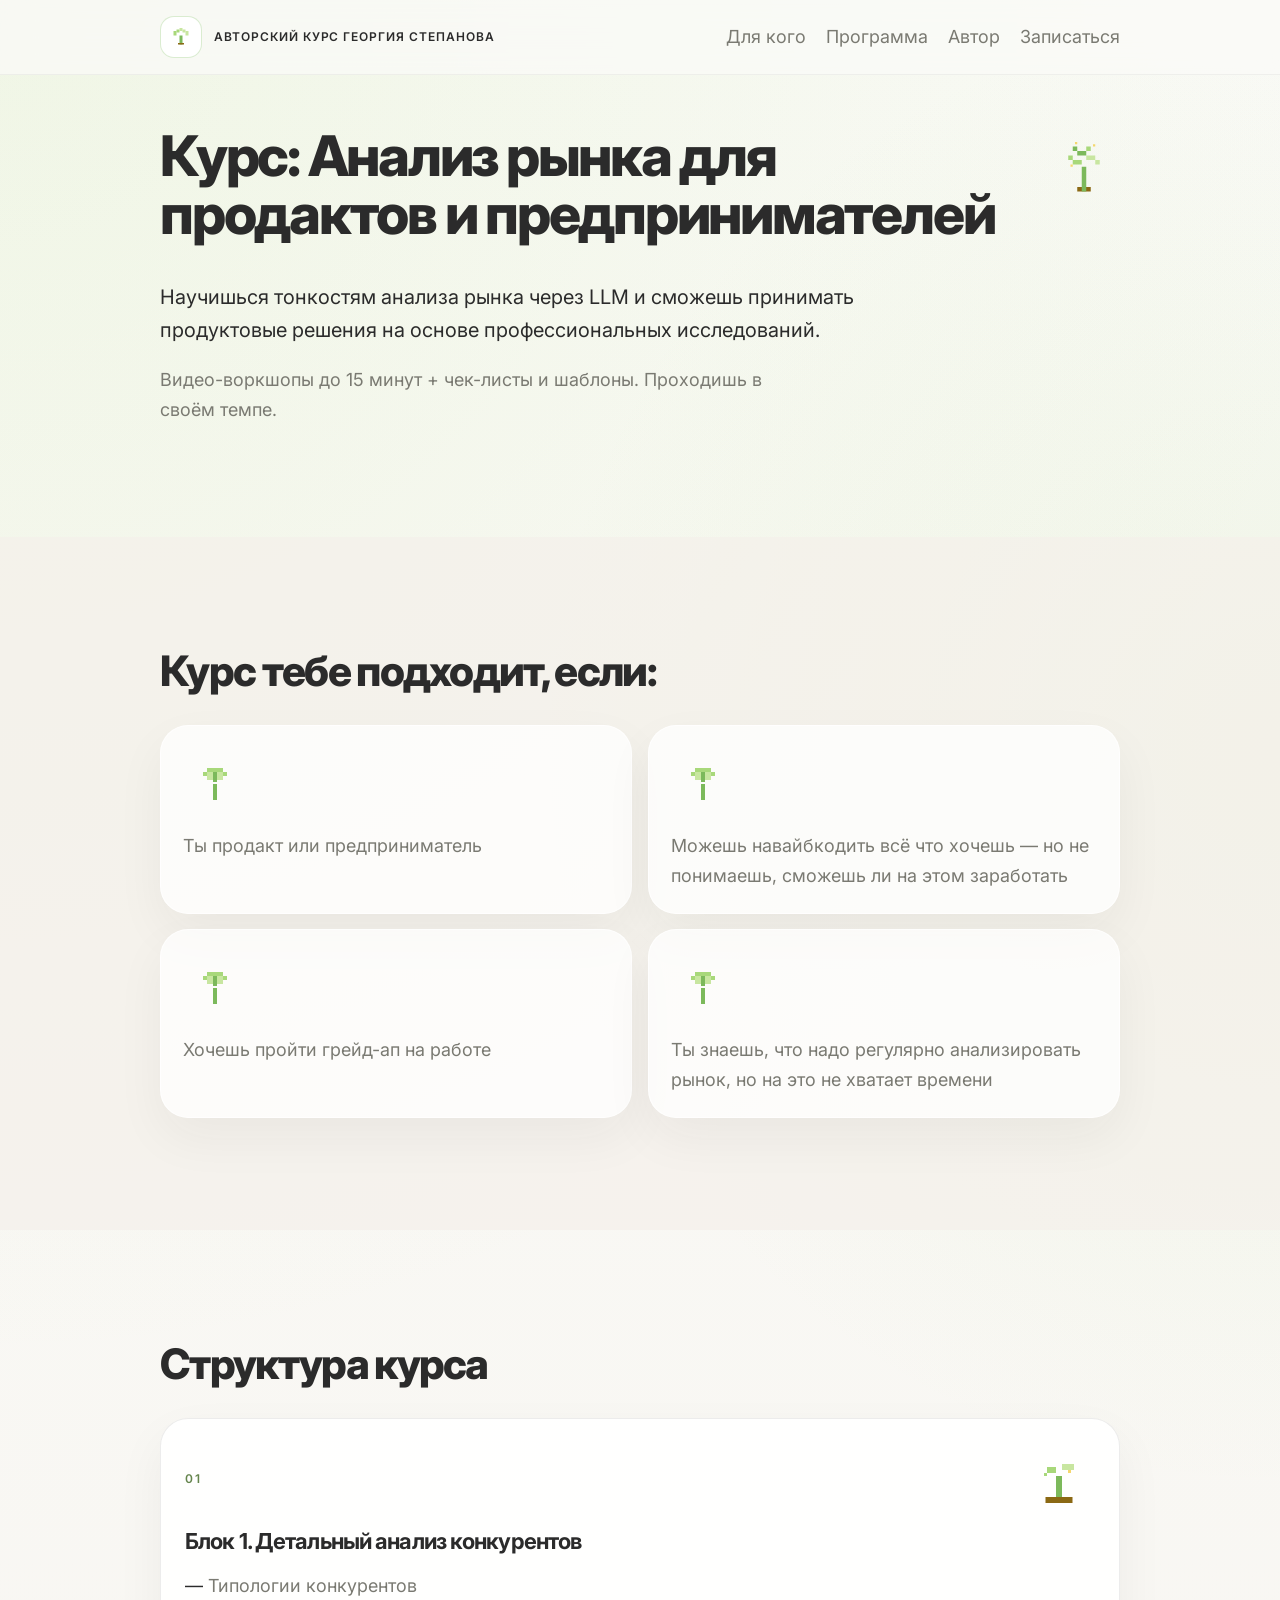
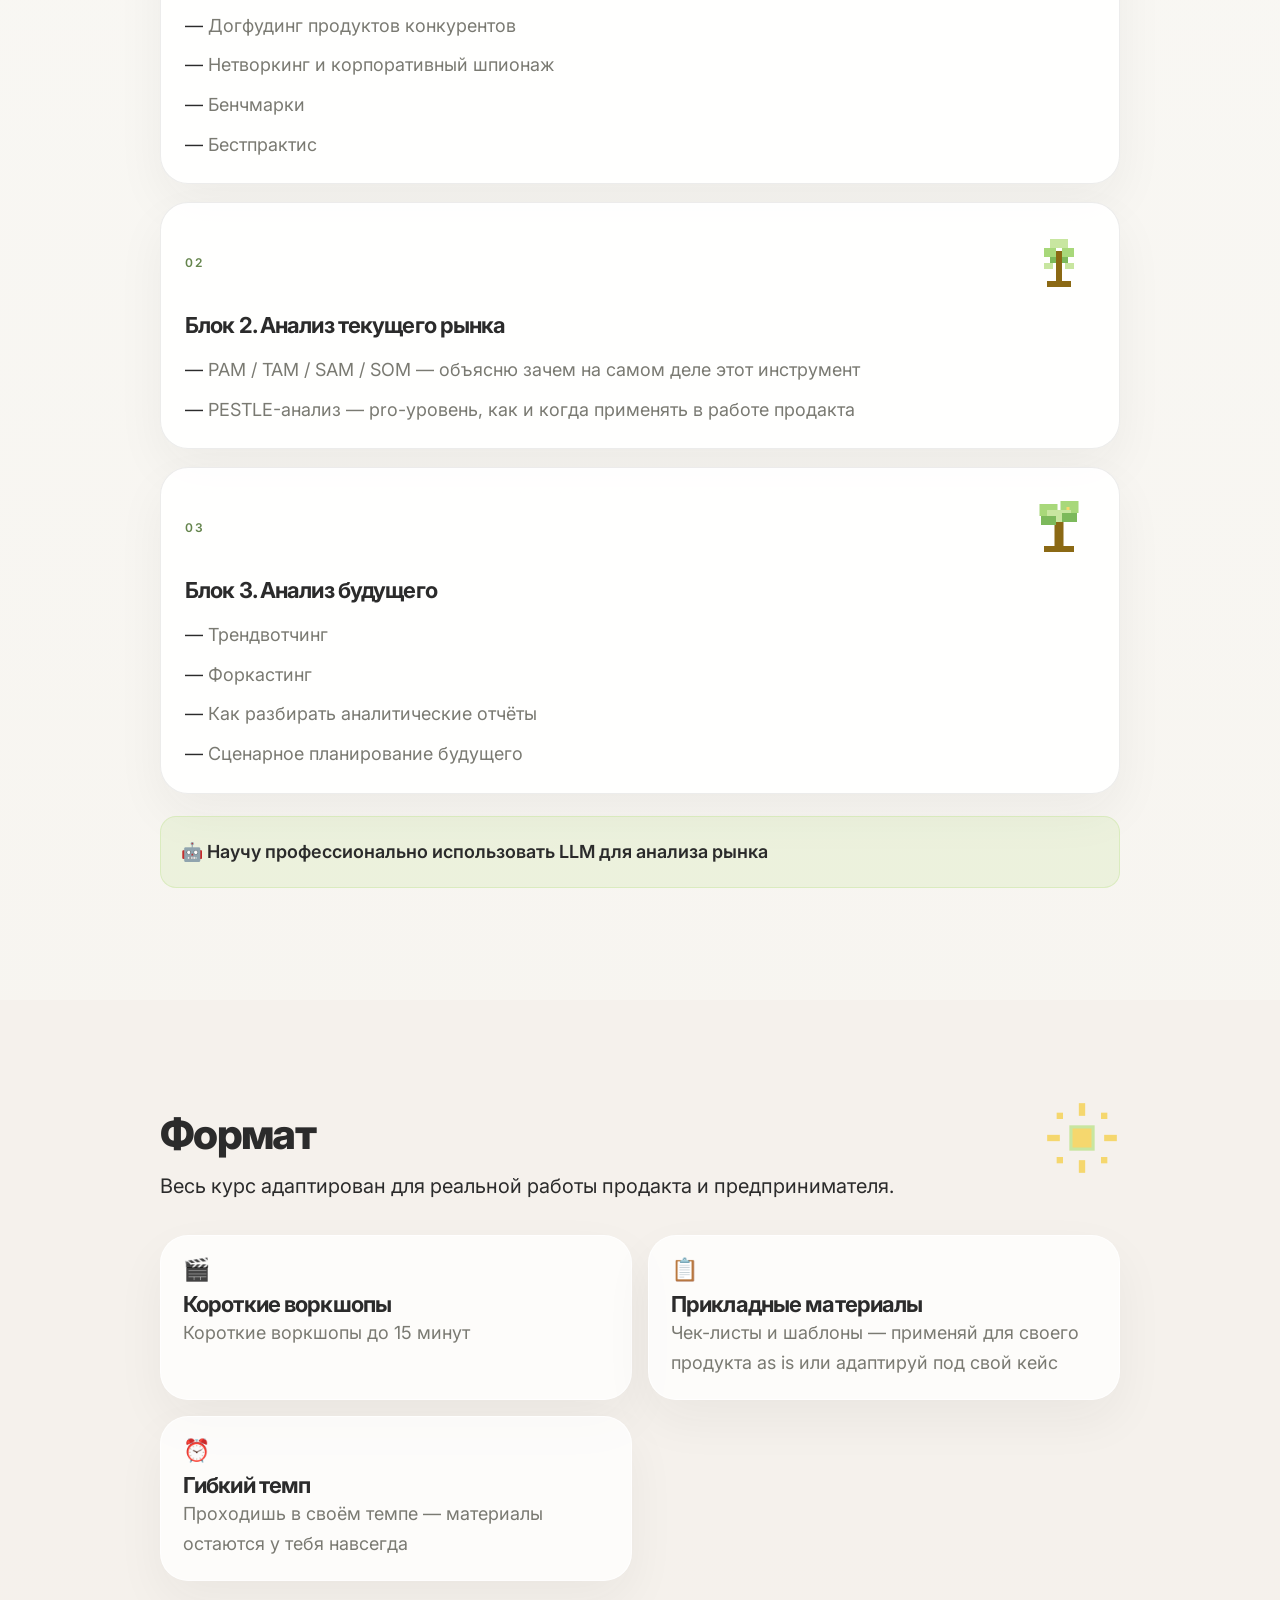
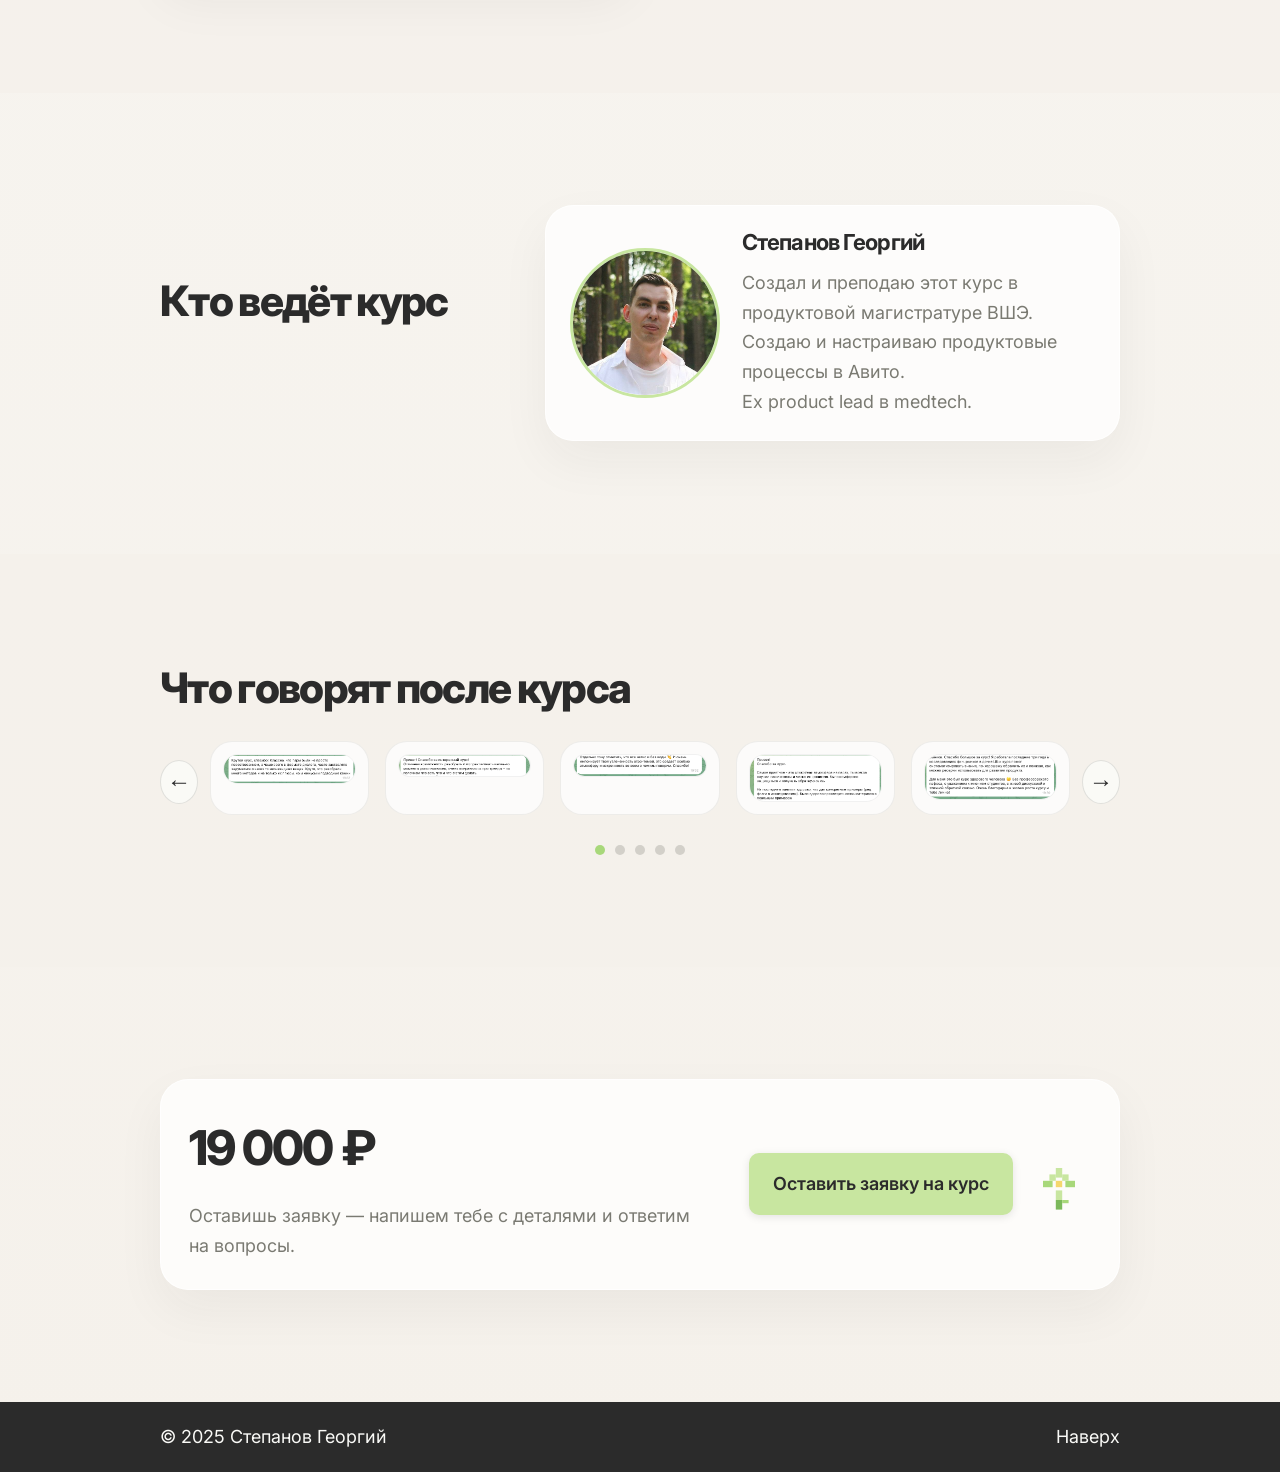
==== landing/index.html @ 1fc34ff2 "Add files via upload" ====
<!DOCTYPE html>
<html lang="ru">
<head>
  <meta charset="UTF-8">
  <meta name="viewport" content="width=device-width, initial-scale=1.0">
  <title>Курс: Анализ рынка для продактов и предпринимателей</title>
  <meta
    name="description"
    content="Курс по анализу рынка для продактов и предпринимателей: короткие видео-воркшопы, шаблоны и практические инструменты для реальной работы."
  >
  <link rel="preconnect" href="https://fonts.googleapis.com">
  <link rel="preconnect" href="https://fonts.gstatic.com" crossorigin>
  <link
    href="https://fonts.googleapis.com/css2?family=Inter:wght@400;500;600;700;800&display=swap"
    rel="stylesheet"
  >
  <link rel="stylesheet" href="css/style.css">
  <link rel="stylesheet" href="css/animations.css">
  <link rel="stylesheet" href="css/mobile.css">
</head>
<body>
  <div class="page-shell">
    <!-- Site Header -->
    <header class="site-header">
      <div class="container header-inner">
        <a class="brand" href="#top" aria-label="На главную">
          <span class="brand-mark" aria-hidden="true">
            <svg class="pixel-icon pixel-logo-sprout" viewBox="0 0 16 16" focusable="false">
              <rect x="7" y="7" width="2" height="6" fill="#7CB95B"></rect>
              <rect x="5" y="3" width="2" height="2" fill="#A8D87A"></rect>
              <rect x="3" y="4" width="2" height="3" fill="#A8D87A"></rect>
              <rect x="7" y="2" width="2" height="2" fill="#C8E6A0"></rect>
              <rect x="9" y="3" width="2" height="2" fill="#C8E6A0"></rect>
              <rect x="11" y="4" width="2" height="3" fill="#C8E6A0"></rect>
              <rect x="6" y="12" width="4" height="1" fill="#8B6914"></rect>
            </svg>
          </span>
          <span class="brand-text">авторский курс Георгия Степанова</span>
        </a>
        <nav class="nav" aria-label="Основная навигация">
          <a href="#audience">Для кого</a>
          <a href="#modules">Программа</a>
          <a href="#author">Автор</a>
          <a href="#enroll">Записаться</a>
        </nav>
      </div>
    </header>

    <main id="top">
      <!-- Hero Section -->
      <section class="section section-primary hero" id="hero">
        <div class="container hero-copy">
          <div class="hero-title-wrap animate-on-scroll">
            <h1>Курс: Анализ рынка для продактов и предпринимателей</h1>
            <svg class="pixel-icon pixel-sprout" viewBox="0 0 32 32" aria-hidden="true" focusable="false">
              <rect x="13" y="24" width="6" height="2" fill="#8B6914"></rect>
              <rect x="15" y="15" width="2" height="11" fill="#7CB95B"></rect>
              <rect x="11" y="12" width="4" height="2" fill="#A8D87A"></rect>
              <rect x="9" y="10" width="2" height="2" fill="#A8D87A"></rect>
              <rect x="17" y="10" width="4" height="2" fill="#C8E6A0"></rect>
              <rect x="21" y="12" width="2" height="2" fill="#C8E6A0"></rect>
              <rect x="13" y="8" width="4" height="2" fill="#7CB95B"></rect>
              <rect x="11" y="6" width="2" height="2" fill="#7CB95B"></rect>
              <rect x="17" y="6" width="2" height="2" fill="#A8D87A"></rect>
              <rect x="12" y="4" width="1" height="1" fill="#F5D76E"></rect>
              <rect x="20" y="5" width="1" height="1" fill="#F5D76E"></rect>
              <rect x="10" y="14" width="1" height="1" fill="#F5D76E"></rect>
            </svg>
          </div>
          <p class="hero-subtitle animate-on-scroll">
            Научишься тонкостям анализа рынка через LLM и сможешь принимать продуктовые решения на основе
            профессиональных исследований.
          </p>
          <p class="hero-note animate-on-scroll">
            Видео-воркшопы до 15 минут + чек-листы и шаблоны. Проходишь в своём темпе.
          </p>
        </div>
      </section>

      <!-- Audience Fit Section -->
      <section class="section section-secondary" id="audience">
        <div class="container">
          <div class="section-heading animate-on-scroll">
            <h2>Курс тебе подходит, если:</h2>
          </div>
          <div class="cards-grid">
            <article class="soft-card animate-on-scroll">
              <svg class="pixel-icon pixel-leaf" viewBox="0 0 32 32" aria-hidden="true" focusable="false">
                <rect x="15" y="18" width="2" height="8" fill="#7CB95B"></rect>
                <rect x="12" y="10" width="4" height="2" fill="#A8D87A"></rect>
                <rect x="10" y="12" width="2" height="2" fill="#A8D87A"></rect>
                <rect x="12" y="12" width="4" height="4" fill="#C8E6A0"></rect>
                <rect x="16" y="10" width="4" height="2" fill="#A8D87A"></rect>
                <rect x="20" y="12" width="2" height="2" fill="#A8D87A"></rect>
                <rect x="16" y="12" width="4" height="4" fill="#C8E6A0"></rect>
                <rect x="15" y="12" width="2" height="5" fill="#7CB95B"></rect>
              </svg>
              <p>Ты продакт или предприниматель</p>
            </article>
            <article class="soft-card animate-on-scroll">
              <svg class="pixel-icon pixel-leaf" viewBox="0 0 32 32" aria-hidden="true" focusable="false">
                <rect x="15" y="18" width="2" height="8" fill="#7CB95B"></rect>
                <rect x="12" y="10" width="4" height="2" fill="#A8D87A"></rect>
                <rect x="10" y="12" width="2" height="2" fill="#A8D87A"></rect>
                <rect x="12" y="12" width="4" height="4" fill="#C8E6A0"></rect>
                <rect x="16" y="10" width="4" height="2" fill="#A8D87A"></rect>
                <rect x="20" y="12" width="2" height="2" fill="#A8D87A"></rect>
                <rect x="16" y="12" width="4" height="4" fill="#C8E6A0"></rect>
                <rect x="15" y="12" width="2" height="5" fill="#7CB95B"></rect>
              </svg>
              <p>Можешь навайбкодить всё что хочешь — но не понимаешь, сможешь ли на этом заработать</p>
            </article>
            <article class="soft-card animate-on-scroll">
              <svg class="pixel-icon pixel-leaf" viewBox="0 0 32 32" aria-hidden="true" focusable="false">
                <rect x="15" y="18" width="2" height="8" fill="#7CB95B"></rect>
                <rect x="12" y="10" width="4" height="2" fill="#A8D87A"></rect>
                <rect x="10" y="12" width="2" height="2" fill="#A8D87A"></rect>
                <rect x="12" y="12" width="4" height="4" fill="#C8E6A0"></rect>
                <rect x="16" y="10" width="4" height="2" fill="#A8D87A"></rect>
                <rect x="20" y="12" width="2" height="2" fill="#A8D87A"></rect>
                <rect x="16" y="12" width="4" height="4" fill="#C8E6A0"></rect>
                <rect x="15" y="12" width="2" height="5" fill="#7CB95B"></rect>
              </svg>
              <p>Хочешь пройти грейд-ап на работе</p>
            </article>
            <article class="soft-card animate-on-scroll">
              <svg class="pixel-icon pixel-leaf" viewBox="0 0 32 32" aria-hidden="true" focusable="false">
                <rect x="15" y="18" width="2" height="8" fill="#7CB95B"></rect>
                <rect x="12" y="10" width="4" height="2" fill="#A8D87A"></rect>
                <rect x="10" y="12" width="2" height="2" fill="#A8D87A"></rect>
                <rect x="12" y="12" width="4" height="4" fill="#C8E6A0"></rect>
                <rect x="16" y="10" width="4" height="2" fill="#A8D87A"></rect>
                <rect x="20" y="12" width="2" height="2" fill="#A8D87A"></rect>
                <rect x="16" y="12" width="4" height="4" fill="#C8E6A0"></rect>
                <rect x="15" y="12" width="2" height="5" fill="#7CB95B"></rect>
              </svg>
              <p>Ты знаешь, что надо регулярно анализировать рынок, но на это не хватает времени</p>
            </article>
          </div>
        </div>
      </section>

      <!-- Course Structure Section -->
      <section class="section section-primary" id="modules">
        <div class="container">
          <div class="section-heading animate-on-scroll">
            <h2>Структура курса</h2>
          </div>
          <div class="timeline">
            <article class="course-card timeline-item animate-on-scroll">
              <div class="timeline-top">
                <span class="timeline-index">01</span>
                <svg class="pixel-icon pixel-growth" viewBox="0 0 48 48" aria-hidden="true" focusable="false">
                  <rect x="15" y="36" width="18" height="4" fill="#8B6914"></rect>
                  <rect x="22" y="22" width="4" height="14" fill="#7CB95B"></rect>
                  <rect x="16" y="16" width="6" height="4" fill="#A8D87A"></rect>
                  <rect x="26" y="14" width="8" height="4" fill="#C8E6A0"></rect>
                  <rect x="14" y="20" width="2" height="2" fill="#A8D87A"></rect>
                  <rect x="30" y="18" width="2" height="2" fill="#F5D76E"></rect>
                </svg>
              </div>
              <h3>Блок 1. Детальный анализ конкурентов</h3>
              <ul class="card-list">
                <li>Типологии конкурентов</li>
                <li>Догфудинг продуктов конкурентов</li>
                <li>Нетворкинг и корпоративный шпионаж</li>
                <li>Бенчмарки</li>
                <li>Бестпрактис</li>
              </ul>
            </article>

            <article class="course-card timeline-item animate-on-scroll">
              <div class="timeline-top">
                <span class="timeline-index">02</span>
                <svg class="pixel-icon pixel-growth" viewBox="0 0 48 48" aria-hidden="true" focusable="false">
                  <rect x="22" y="16" width="4" height="20" fill="#8B6914"></rect>
                  <rect x="18" y="20" width="4" height="4" fill="#7CB95B"></rect>
                  <rect x="26" y="20" width="4" height="4" fill="#7CB95B"></rect>
                  <rect x="14" y="14" width="8" height="6" fill="#A8D87A"></rect>
                  <rect x="26" y="14" width="8" height="6" fill="#A8D87A"></rect>
                  <rect x="18" y="8" width="12" height="6" fill="#C8E6A0"></rect>
                  <rect x="14" y="24" width="6" height="4" fill="#C8E6A0"></rect>
                  <rect x="28" y="24" width="6" height="4" fill="#C8E6A0"></rect>
                  <rect x="16" y="36" width="16" height="4" fill="#8B6914"></rect>
                </svg>
              </div>
              <h3>Блок 2. Анализ текущего рынка</h3>
              <ul class="card-list">
                <li>PAM / TAM / SAM / SOM — объясню зачем на самом деле этот инструмент</li>
                <li>PESTLE-анализ — pro-уровень, как и когда применять в работе продакта</li>
              </ul>
            </article>

            <article class="course-card timeline-item animate-on-scroll">
              <div class="timeline-top">
                <span class="timeline-index">03</span>
                <svg class="pixel-icon pixel-growth" viewBox="0 0 48 48" aria-hidden="true" focusable="false">
                  <rect x="21" y="16" width="6" height="20" fill="#8B6914"></rect>
                  <rect x="11" y="8" width="12" height="8" fill="#A8D87A"></rect>
                  <rect x="25" y="6" width="12" height="8" fill="#A8D87A"></rect>
                  <rect x="16" y="12" width="16" height="8" fill="#C8E6A0"></rect>
                  <rect x="12" y="16" width="10" height="6" fill="#7CB95B"></rect>
                  <rect x="26" y="14" width="10" height="6" fill="#7CB95B"></rect>
                  <rect x="29" y="10" width="2" height="2" fill="#F5D76E"></rect>
                  <rect x="14" y="36" width="20" height="4" fill="#8B6914"></rect>
                </svg>
              </div>
              <h3>Блок 3. Анализ будущего</h3>
              <ul class="card-list">
                <li>Трендвотчинг</li>
                <li>Форкастинг</li>
                <li>Как разбирать аналитические отчёты</li>
                <li>Сценарное планирование будущего</li>
              </ul>
            </article>
          </div>
          <div class="highlight-banner animate-on-scroll" role="note" aria-label="Акцент на работе с LLM">
            <span>🤖 Научу профессионально использовать LLM для анализа рынка</span>
          </div>
        </div>
      </section>

      <!-- Format Section -->
      <section class="section section-secondary" id="format">
        <div class="container section-with-decor">
          <svg class="pixel-icon pixel-sun decor-corner" viewBox="0 0 48 48" aria-hidden="true" focusable="false">
            <rect x="22" y="2" width="4" height="8" fill="#F5D76E"></rect>
            <rect x="22" y="38" width="4" height="8" fill="#F5D76E"></rect>
            <rect x="2" y="22" width="8" height="4" fill="#F5D76E"></rect>
            <rect x="38" y="22" width="8" height="4" fill="#F5D76E"></rect>
            <rect x="8" y="8" width="4" height="4" fill="#F5D76E"></rect>
            <rect x="36" y="8" width="4" height="4" fill="#F5D76E"></rect>
            <rect x="8" y="36" width="4" height="4" fill="#F5D76E"></rect>
            <rect x="36" y="36" width="4" height="4" fill="#F5D76E"></rect>
            <rect x="16" y="16" width="16" height="16" fill="#C8E6A0"></rect>
            <rect x="18" y="18" width="12" height="12" fill="#F5D76E"></rect>
          </svg>
          <div class="section-heading animate-on-scroll">
            <h2>Формат</h2>
            <p class="section-lead">Весь курс адаптирован для реальной работы продакта и предпринимателя.</p>
          </div>
          <div class="cards-grid">
            <article class="soft-card animate-on-scroll">
              <span class="format-emoji" aria-hidden="true">🎬</span>
              <h3>Короткие воркшопы</h3>
              <p>Короткие воркшопы до 15 минут</p>
            </article>
            <article class="soft-card animate-on-scroll">
              <span class="format-emoji" aria-hidden="true">📋</span>
              <h3>Прикладные материалы</h3>
              <p>Чек-листы и шаблоны — применяй для своего продукта as is или адаптируй под свой кейс</p>
            </article>
            <article class="soft-card animate-on-scroll">
              <span class="format-emoji" aria-hidden="true">⏰</span>
              <h3>Гибкий темп</h3>
              <p>Проходишь в своём темпе — материалы остаются у тебя навсегда</p>
            </article>
          </div>
        </div>
      </section>

      <!-- Author Section -->
      <section class="section section-primary" id="author">
        <div class="container author-grid">
          <div class="section-heading animate-on-scroll">
            <h2>Кто ведёт курс</h2>
          </div>
          <div class="author-card animate-on-scroll">
            <div class="author-photo">
              <img src="assets/author-photo.jpg" alt="Степанов Георгий">
            </div>
            <div class="author-content">
              <h3>Степанов Георгий</h3>
              <p>
                Создал и преподаю этот курс в продуктовой магистратуре ВШЭ.<br>
                Создаю и настраиваю продуктовые процессы в Авито.<br>
                Ex product lead в medtech.
              </p>
            </div>
          </div>
        </div>
      </section>

      <!-- Reviews Section -->
      <section class="section section-secondary">
        <div class="container">
          <div class="section-heading animate-on-scroll">
            <h2>Что говорят после курса</h2>
          </div>
          <div class="reviews-shell animate-on-scroll">
            <button class="carousel-button carousel-button-prev" type="button" aria-label="Предыдущий отзыв">
              ←
            </button>
            <div class="reviews-track" id="reviews-track">
              <article class="review-slide" aria-label="Скриншот отзыва 1">
                <img src="assets/review-1.png" alt="Отзыв студента 1">
              </article>
              <article class="review-slide" aria-label="Скриншот отзыва 2">
                <img src="assets/review-2.png" alt="Отзыв студента 2">
              </article>
              <article class="review-slide" aria-label="Скриншот отзыва 3">
                <img src="assets/review-3.png" alt="Отзыв студента 3">
              </article>
              <article class="review-slide" aria-label="Скриншот отзыва 4">
                <img src="assets/review-4.png" alt="Отзыв студента 4">
              </article>
              <article class="review-slide" aria-label="Скриншот отзыва 5">
                <img src="assets/review-5.png" alt="Отзыв студента 5">
              </article>
            </div>
            <button class="carousel-button carousel-button-next" type="button" aria-label="Следующий отзыв">
              →
            </button>
          </div>
          <div class="carousel-dots" id="carousel-dots" aria-label="Индикаторы отзывов"></div>
        </div>
      </section>

      <!-- CTA Section -->
      <section class="section section-primary" id="enroll">
        <div class="container cta-panel animate-on-scroll">
          <div class="cta-copy">
            <p class="cta-price">19 000 ₽</p>
            <p class="cta-note">Оставишь заявку — напишем тебе с деталями и ответим на вопросы.</p>
          </div>
          <div class="cta-action-group">
            <div class="cta-row">
              <a
                class="cta-button"
                href="https://forms.google.com/PLACEHOLDER"
                target="_blank"
                rel="noopener noreferrer"
              >
                Оставить заявку на курс
              </a>
              <svg class="pixel-icon pixel-flower" viewBox="0 0 40 40" aria-hidden="true" focusable="false">
                <rect x="18" y="18" width="4" height="4" fill="#F5D76E"></rect>
                <rect x="18" y="10" width="4" height="6" fill="#C8E6A0"></rect>
                <rect x="18" y="24" width="4" height="6" fill="#C8E6A0"></rect>
                <rect x="10" y="18" width="6" height="4" fill="#A8D87A"></rect>
                <rect x="24" y="18" width="6" height="4" fill="#A8D87A"></rect>
                <rect x="14" y="14" width="4" height="4" fill="#C8E6A0"></rect>
                <rect x="22" y="14" width="4" height="4" fill="#C8E6A0"></rect>
                <rect x="18" y="30" width="4" height="6" fill="#7CB95B"></rect>
                <rect x="22" y="30" width="4" height="2" fill="#A8D87A"></rect>
              </svg>
            </div>
          </div>
        </div>
      </section>
    </main>

    <!-- Footer -->
    <footer class="site-footer">
      <div class="container footer-inner">
        <p>© 2025 Степанов Георгий</p>
        <a href="#top">Наверх</a>
      </div>
    </footer>
  </div>

  <script src="js/main.js" defer></script>
  <script src="js/carousel.js" defer></script>
</body>
</html>
---- landing/css/style.css ----
:root {
  --bg-primary: #fafaf7;
  --bg-secondary: #f5f1eb;
  --surface: rgba(255, 255, 255, 0.74);
  --surface-strong: rgba(255, 255, 255, 0.92);
  --accent: #c8e6a0;
  --accent-hover: #a8d87a;
  --green-deep: #7cb95b;
  --sun: #f5d76e;
  --soil: #8b6914;
  --text-primary: #2b2b2b;
  --text-secondary: #7a7a72;
  --line: rgba(43, 43, 43, 0.09);
  --line-strong: rgba(43, 43, 43, 0.14);
  --shadow-soft: 0 20px 50px rgba(43, 43, 43, 0.05);
  --shadow-button: 0 2px 8px rgba(0, 0, 0, 0.1);
  --radius-xl: 28px;
  --radius-lg: 22px;
  --radius-md: 16px;
  --radius-sm: 10px;
}

*,
*::before,
*::after {
  box-sizing: border-box;
}

html {
  scroll-behavior: smooth;
}

body {
  margin: 0;
  font-family: "Inter", sans-serif;
  color: var(--text-primary);
  background:
    radial-gradient(circle at top left, rgba(200, 230, 160, 0.2), transparent 28%),
    radial-gradient(circle at right 16%, rgba(168, 216, 122, 0.12), transparent 18%),
    linear-gradient(180deg, #fafaf7 0%, #f5f1eb 100%);
  line-height: 1.65;
}

a {
  color: inherit;
  text-decoration: none;
}

img {
  max-width: 100%;
  display: block;
}

button,
a {
  -webkit-tap-highlight-color: transparent;
}

p,
h1,
h2,
h3,
ul {
  margin-top: 0;
}

.page-shell {
  min-height: 100vh;
}

/* Shared layout */
.container {
  width: min(calc(100% - 32px), 720px);
  margin: 0 auto;
}

.section {
  padding: 80px 0;
}

.section-primary {
  background: transparent;
}

.section-secondary {
  background: rgba(245, 241, 235, 0.68);
}

.section-heading {
  margin-bottom: 32px;
}

h1,
h2,
h3 {
  color: var(--text-primary);
  line-height: 1.04;
  letter-spacing: -0.04em;
}

h1 {
  margin-bottom: 20px;
  font-size: 36px;
  font-weight: 800;
}

h2 {
  margin-bottom: 14px;
  font-size: 30px;
  font-weight: 800;
}

h3 {
  margin-bottom: 12px;
  font-size: 22px;
  font-weight: 700;
  line-height: 1.18;
}

p,
li,
span,
a,
small {
  font-size: 16px;
}

.hero-subtitle,
.section-lead {
  color: var(--text-primary);
  font-size: 18px;
}

.hero-note,
.cta-note,
.card-list,
.soft-card p,
.author-content p {
  color: var(--text-secondary);
}

.eyebrow,
.brand-text,
.timeline-index {
  font-size: 12px;
  font-weight: 600;
  letter-spacing: 0.14em;
  text-transform: uppercase;
}

.eyebrow {
  margin-bottom: 18px;
  color: #65854d;
}

.pixel-icon {
  flex-shrink: 0;
  image-rendering: pixelated;
}

/* Header */
.site-header {
  position: sticky;
  top: 0;
  z-index: 20;
  padding: 16px 0;
  background: rgba(250, 250, 247, 0.76);
  backdrop-filter: blur(16px);
  border-bottom: 1px solid rgba(43, 43, 43, 0.05);
}

.header-inner,
.footer-inner {
  display: flex;
  align-items: center;
  justify-content: space-between;
  gap: 16px;
}

.brand {
  display: inline-flex;
  align-items: center;
  gap: 12px;
  font-weight: 700;
}

.brand-mark {
  display: inline-grid;
  place-items: center;
  width: 42px;
  height: 42px;
  border-radius: 14px;
  background: rgba(255, 255, 255, 0.9);
  border: 1px solid rgba(124, 185, 91, 0.28);
}

.pixel-logo-sprout {
  width: 24px;
  height: 24px;
}

.brand-text {
  color: var(--text-primary);
  letter-spacing: 0.08em;
}

.nav {
  display: none;
  align-items: center;
  gap: 20px;
  color: var(--text-secondary);
}

.nav a:hover,
.nav a:focus-visible,
.site-footer a:hover,
.site-footer a:focus-visible {
  color: #65854d;
}

/* Hero */
.hero {
  padding-top: 34px;
}

.hero-copy {
  display: grid;
  gap: 18px;
}

.hero-title-wrap {
  display: flex;
  align-items: flex-start;
  justify-content: space-between;
  gap: 20px;
}

.pixel-sprout {
  width: 72px;
  height: 72px;
  margin-top: 6px;
}

.hero-subtitle,
.hero-note {
  max-width: 56ch;
  margin-bottom: 0;
}

/* Cards */
.soft-card,
.course-card,
.author-card,
.cta-panel {
  background: var(--surface);
  border: 1px solid rgba(255, 255, 255, 0.72);
  box-shadow: var(--shadow-soft);
  border-radius: var(--radius-xl);
}

.cards-grid {
  display: grid;
  gap: 16px;
}

.soft-card {
  padding: 22px;
}

.soft-card p,
.soft-card h3 {
  margin-bottom: 0;
}

.pixel-leaf {
  width: 64px;
  height: 64px;
  margin-bottom: 12px;
}

/* Course structure */
.timeline {
  display: grid;
  gap: 18px;
}

.timeline-item {
  border: 1px solid var(--line);
  background: var(--surface-strong);
}

.timeline-top {
  display: flex;
  align-items: center;
  justify-content: space-between;
  gap: 12px;
  margin-bottom: 14px;
}

.timeline-index {
  color: #65854d;
}

.course-card {
  padding: 24px;
}

.course-card h3 {
  margin-bottom: 16px;
}

.card-list {
  list-style: none;
  padding: 0;
  margin: 0;
  display: grid;
  gap: 10px;
}

.card-list li::before {
  content: "— ";
  color: var(--text-primary);
}

.pixel-growth {
  width: 72px;
  height: 72px;
}

.highlight-banner {
  margin-top: 22px;
  padding: 20px;
  border-radius: var(--radius-md);
  background: rgba(200, 230, 160, 0.24);
  border: 1px solid rgba(200, 230, 160, 0.5);
  font-size: 18px;
  font-weight: 600;
}

/* Format */
.section-with-decor {
  position: relative;
}

.decor-corner {
  position: absolute;
  top: -12px;
  right: 0;
  width: 76px;
  height: 76px;
}

.format-emoji {
  display: inline-block;
  margin-bottom: 12px;
  font-size: 22px;
  line-height: 1;
}

/* Author */
.author-grid,
.cta-panel {
  display: grid;
  gap: 24px;
}

.author-card {
  padding: 24px;
  display: flex;
  flex-direction: column;
  align-items: center;
  gap: 22px;
  text-align: center;
  width: 100%;
}

.author-photo {
  width: 150px;
  height: 150px;
  border-radius: 50%;
  border: 3px solid var(--accent);
  overflow: hidden;
  flex-shrink: 0;
}

.author-photo img {
  width: 100%;
  height: 100%;
  object-fit: cover;
}

.author-content p {
  margin-bottom: 0;
}

/* Reviews */
.reviews-shell {
  position: relative;
  display: flex;
  align-items: center;
  gap: 12px;
}

.reviews-track {
  display: grid;
  grid-auto-flow: column;
  grid-auto-columns: 85%;
  gap: 16px;
  overflow-x: auto;
  scroll-snap-type: x mandatory;
  scroll-behavior: smooth;
  scrollbar-width: none;
  padding-bottom: 8px;
}

.reviews-track::-webkit-scrollbar {
  display: none;
}

.review-slide {
  scroll-snap-align: start;
}

.review-slide {
  background: rgba(255, 255, 255, 0.72);
  border-radius: var(--radius-lg);
  padding: 12px;
  border: 1px solid rgba(122, 122, 114, 0.12);
}

.review-slide img {
  width: 100%;
  height: auto;
  min-height: 0;
  max-height: none;
  border-radius: calc(var(--radius-lg) - 6px);
  object-fit: contain;
  border: 1px solid rgba(122, 122, 114, 0.1);
  background: #ffffff;
}

.carousel-button {
  width: 44px;
  height: 44px;
  border: 1px solid rgba(122, 122, 114, 0.2);
  border-radius: 50%;
  background: rgba(250, 250, 247, 0.95);
  color: var(--text-primary);
  font-size: 24px;
  line-height: 1;
  cursor: pointer;
  transition: transform 0.25s ease, background-color 0.25s ease, box-shadow 0.25s ease;
}

.carousel-button:hover,
.carousel-button:focus-visible {
  background: #ffffff;
  transform: translateY(-2px);
  box-shadow: 0 10px 20px rgba(43, 43, 43, 0.08);
}

.carousel-dots {
  display: flex;
  justify-content: center;
  gap: 10px;
  margin-top: 22px;
}

.carousel-dot {
  width: 10px;
  height: 10px;
  border: 0;
  border-radius: 50%;
  background: rgba(122, 122, 114, 0.28);
  cursor: pointer;
  padding: 0;
}

.carousel-dot.is-active {
  background: var(--accent-hover);
}

/* CTA */
.cta-button,
.button-secondary {
  display: inline-flex;
  align-items: center;
  justify-content: center;
  min-height: 54px;
  padding: 16px 24px;
  border-radius: 10px;
  font-size: 18px;
  font-weight: 600;
  transition: background-color 0.25s ease, transform 0.25s ease, box-shadow 0.25s ease, border-color 0.25s ease;
}

.cta-button {
  background: var(--accent);
  color: var(--text-primary);
  box-shadow: var(--shadow-button);
}

.cta-button:hover,
.cta-button:focus-visible {
  background: var(--accent-hover);
  transform: translateY(-2px);
  box-shadow: 0 10px 18px rgba(43, 43, 43, 0.12);
}

.button-secondary {
  border: 1px solid var(--line-strong);
  background: rgba(255, 255, 255, 0.58);
  color: var(--text-primary);
}

.button-secondary:hover,
.button-secondary:focus-visible {
  border-color: rgba(168, 216, 122, 0.56);
  transform: translateY(-2px);
}

.cta-panel {
  padding: 28px;
}

.cta-price {
  margin-bottom: 14px;
  font-size: 42px;
  font-weight: 800;
  letter-spacing: -0.04em;
}

.cta-copy .cta-note {
  margin-bottom: 0;
}

.cta-row {
  display: flex;
  align-items: center;
  gap: 14px;
  flex-wrap: wrap;
}

.pixel-flower {
  width: 64px;
  height: 64px;
}

/* Footer */
.site-footer {
  background: #2b2b2b;
  color: #fafaf7;
}

.footer-inner {
  padding: 20px 0;
}

.footer-inner p {
  margin-bottom: 0;
}
---- landing/css/animations.css ----
/* Scroll reveal animation states */
.animate-on-scroll {
  opacity: 0;
  transform: translateY(20px);
  transition: opacity 360ms ease-out, transform 360ms ease-out;
  will-change: opacity, transform;
}

.animate-on-scroll.is-visible {
  opacity: 1;
  transform: translateY(0);
}

@media (prefers-reduced-motion: reduce) {
  .animate-on-scroll {
    opacity: 1;
    transform: none;
    transition: none;
  }
}
---- landing/css/mobile.css ----
/* Tablet breakpoint */
@media (min-width: 768px) {
  .container {
    width: min(calc(100% - 48px), 720px);
  }

  .section {
    padding: 96px 0;
  }

  h1 {
    font-size: 44px;
  }

  h2 {
    font-size: 36px;
  }

  p,
  li,
  span,
  a,
  small {
    font-size: 18px;
  }

  .hero-subtitle,
  .section-lead {
    font-size: 20px;
  }

  .nav {
    display: inline-flex;
  }

  .cards-grid {
    grid-template-columns: repeat(2, minmax(0, 1fr));
  }

  .author-grid,
  .cta-panel {
    grid-template-columns: 1.15fr 0.85fr;
    align-items: start;
  }

  .author-card {
    flex-direction: row;
    align-items: center;
    text-align: left;
  }

  .author-content {
    flex: 1;
  }

  .reviews-track {
    grid-auto-columns: minmax(0, 78%);
  }

  .cta-price {
    font-size: 48px;
  }

  .cta-action-group {
    display: flex;
    align-items: center;
    justify-content: flex-end;
    min-height: 100%;
  }
}

/* Desktop breakpoint */
@media (min-width: 1024px) {
  .container {
    width: min(calc(100% - 64px), 960px);
  }

  .section {
    padding: 112px 0;
  }

  .hero {
    padding-top: 52px;
  }

  h1 {
    font-size: 56px;
  }

  h2 {
    font-size: 42px;
  }

  .reviews-track {
    grid-auto-columns: minmax(0, 62%);
  }

  .author-grid {
    grid-template-columns: minmax(220px, 0.75fr) minmax(0, 1.25fr);
    gap: 40px;
    align-items: center;
  }
}

/* Mobile-only refinements */
@media (max-width: 767px) {
  .site-header {
    padding: 14px 0;
  }

  .brand-text {
    max-width: 170px;
    line-height: 1.35;
    letter-spacing: 0.05em;
  }

  .hero-title-wrap {
    align-items: center;
  }

  .decor-corner {
    width: 64px;
    height: 64px;
  }

  .carousel-button {
    display: none;
  }

  .cta-button,
  .button-secondary {
    width: 100%;
  }
}
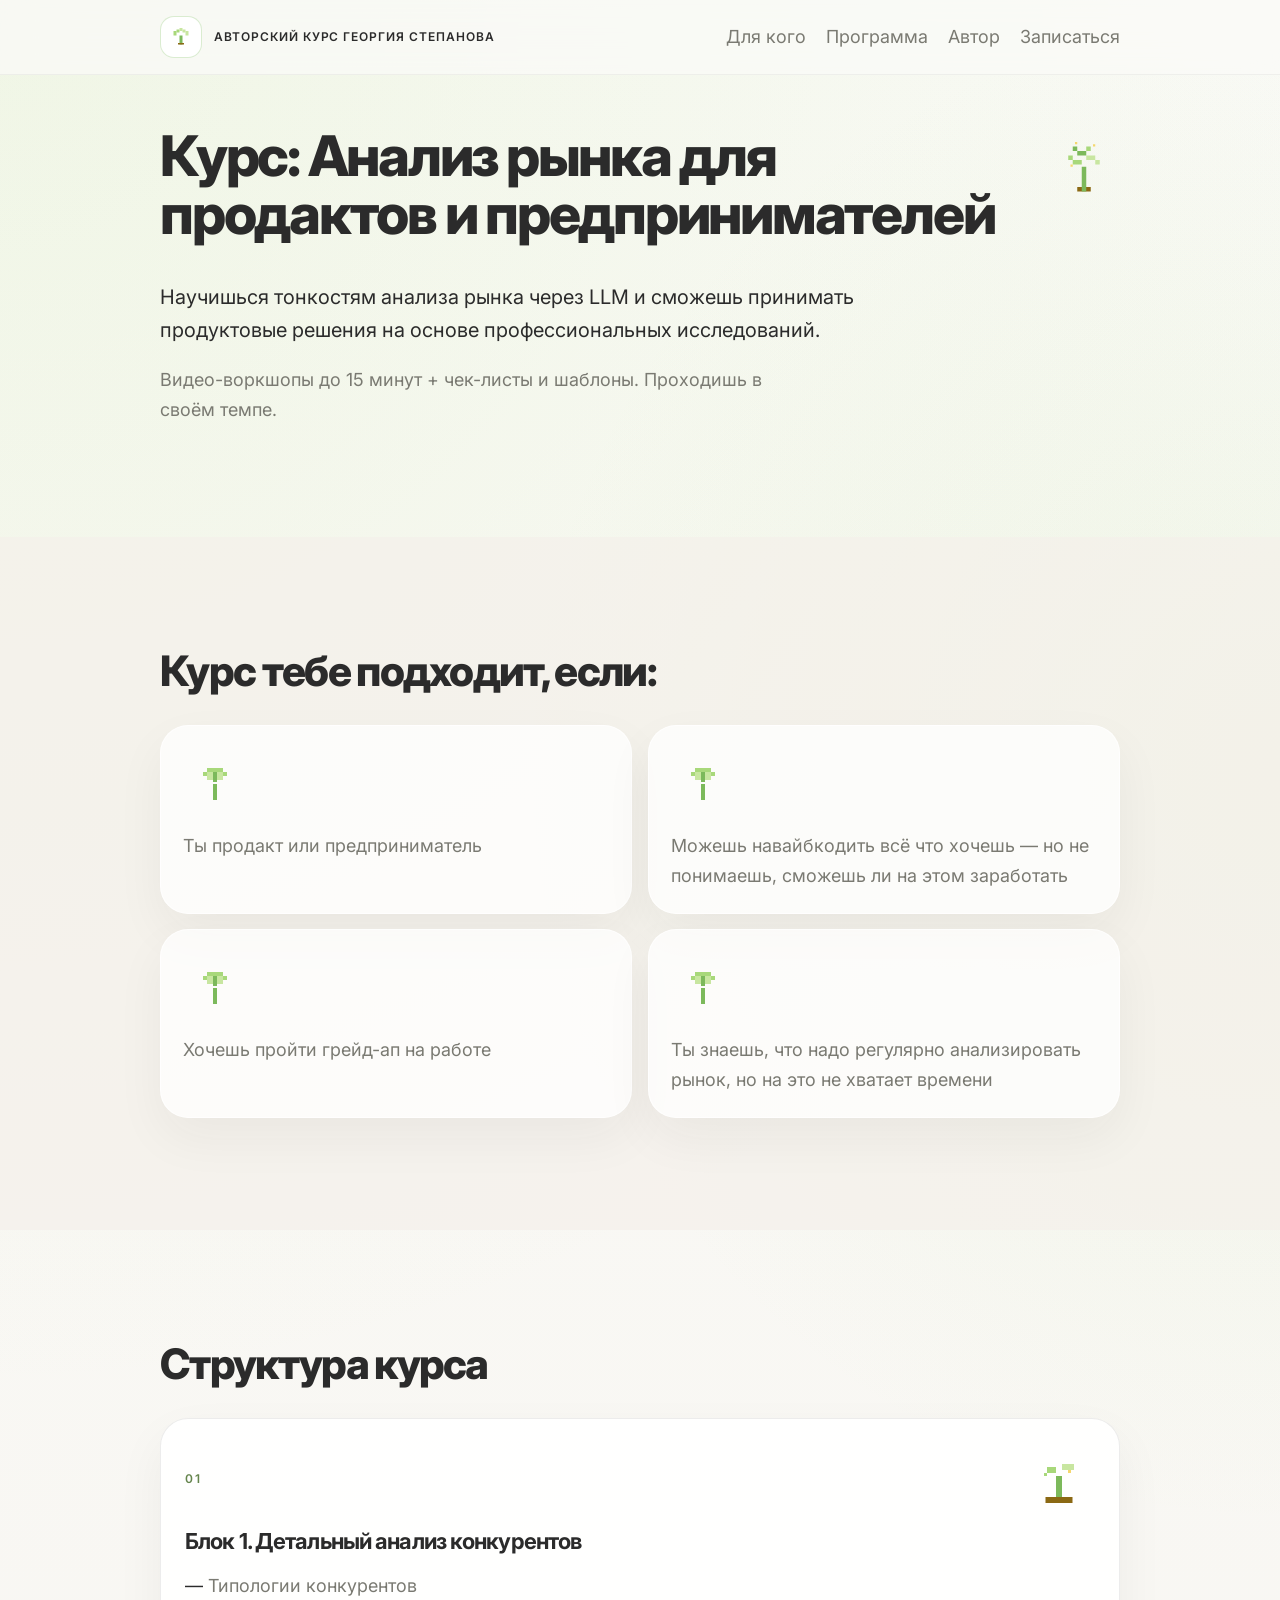
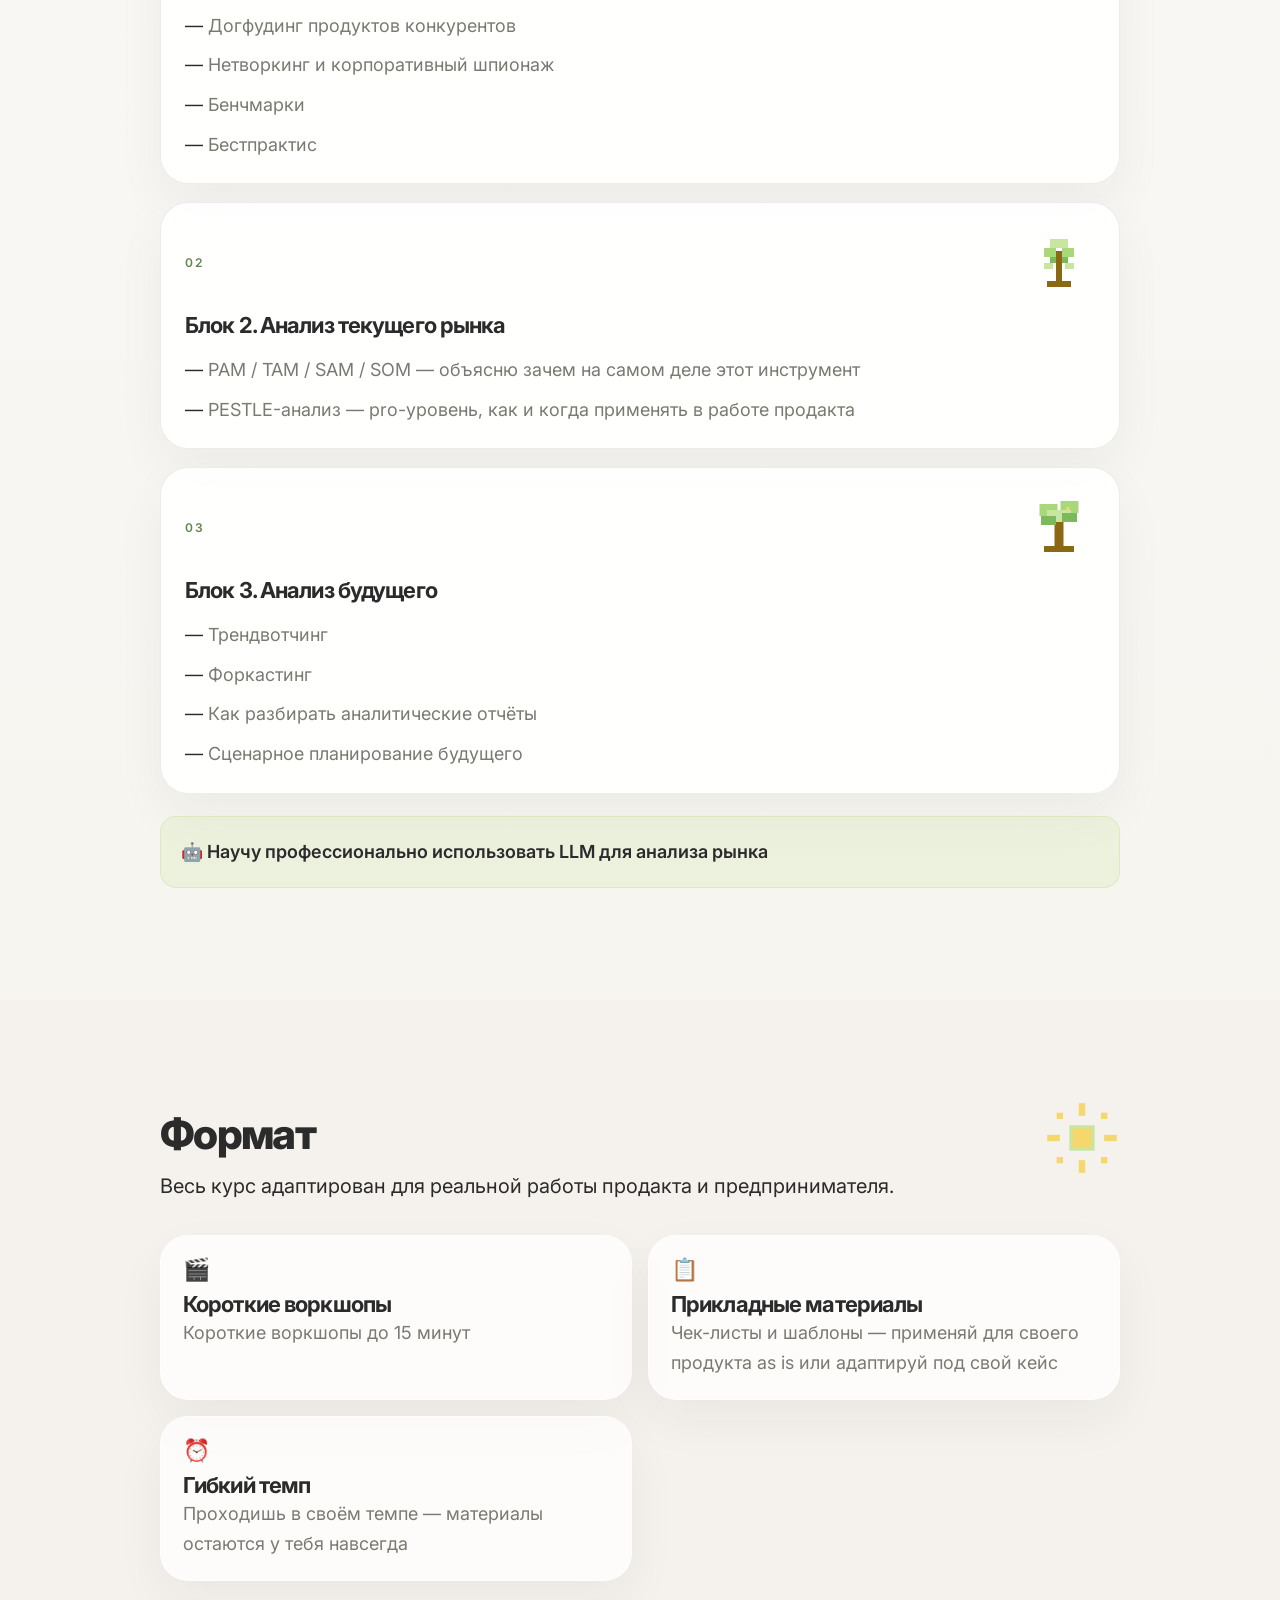
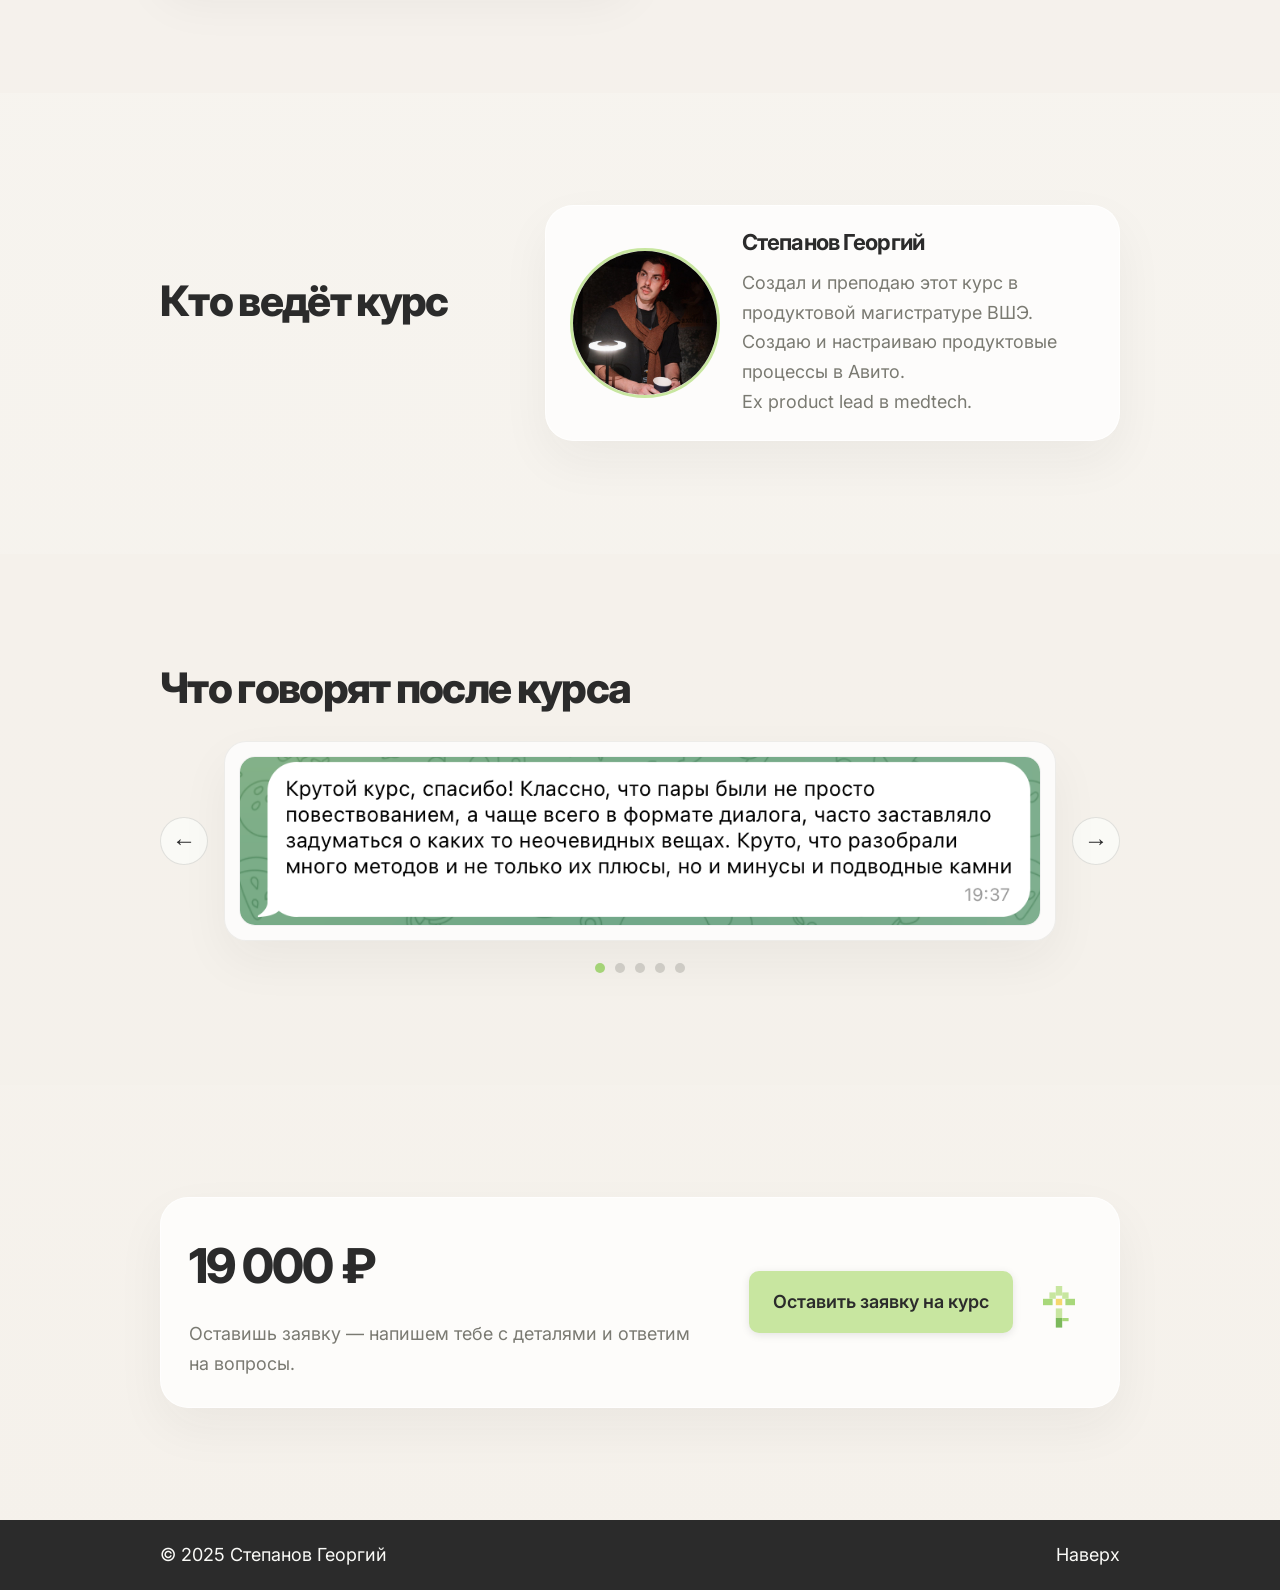
==== commit 462d92b1: "Add files via upload" ====
--- a/landing/index.html
+++ b/landing/index.html
@@ -291,20 +291,20 @@
             <button class="carousel-button carousel-button-prev" type="button" aria-label="Предыдущий отзыв">
               ←
             </button>
-            <div class="reviews-track" id="reviews-track">
-              <article class="review-slide" aria-label="Скриншот отзыва 1">
+            <div class="reviews-track" id="reviews-track" aria-live="polite">
+              <article class="review-slide is-active" aria-label="Скриншот отзыва 1">
                 <img src="assets/review-1.png" alt="Отзыв студента 1">
               </article>
-              <article class="review-slide" aria-label="Скриншот отзыва 2">
+              <article class="review-slide" aria-label="Скриншот отзыва 2" hidden>
                 <img src="assets/review-2.png" alt="Отзыв студента 2">
               </article>
-              <article class="review-slide" aria-label="Скриншот отзыва 3">
+              <article class="review-slide" aria-label="Скриншот отзыва 3" hidden>
                 <img src="assets/review-3.png" alt="Отзыв студента 3">
               </article>
-              <article class="review-slide" aria-label="Скриншот отзыва 4">
+              <article class="review-slide" aria-label="Скриншот отзыва 4" hidden>
                 <img src="assets/review-4.png" alt="Отзыв студента 4">
               </article>
-              <article class="review-slide" aria-label="Скриншот отзыва 5">
+              <article class="review-slide" aria-label="Скриншот отзыва 5" hidden>
                 <img src="assets/review-5.png" alt="Отзыв студента 5">
               </article>
             </div>
--- a/landing/css/style.css
+++ b/landing/css/style.css
@@ -226,6 +226,7 @@
 .hero-copy {
   display: grid;
   gap: 18px;
+  min-width: 0;
 }
 
 .hero-title-wrap {
@@ -233,6 +234,16 @@
   align-items: flex-start;
   justify-content: space-between;
   gap: 20px;
+  min-width: 0;
+}
+
+.hero-title-wrap h1,
+.hero-subtitle,
+.hero-note {
+  min-width: 0;
+  max-width: 100%;
+  overflow-wrap: anywhere;
+  word-break: normal;
 }
 
 .pixel-sprout {
@@ -395,37 +406,26 @@
 
 /* Reviews */
 .reviews-shell {
+  display: grid;
+  grid-template-columns: auto minmax(0, 1fr) auto;
+  align-items: center;
+  gap: 16px;
+}
+
+.reviews-track {
   position: relative;
-  display: flex;
-  align-items: center;
-  gap: 12px;
-}
-
-.reviews-track {
-  display: grid;
-  grid-auto-flow: column;
-  grid-auto-columns: 85%;
-  gap: 16px;
-  overflow-x: auto;
-  scroll-snap-type: x mandatory;
-  scroll-behavior: smooth;
-  scrollbar-width: none;
-  padding-bottom: 8px;
-}
-
-.reviews-track::-webkit-scrollbar {
-  display: none;
-}
-
-.review-slide {
-  scroll-snap-align: start;
 }
 
 .review-slide {
   background: rgba(255, 255, 255, 0.72);
   border-radius: var(--radius-lg);
-  padding: 12px;
+  padding: 14px;
   border: 1px solid rgba(122, 122, 114, 0.12);
+  box-shadow: var(--shadow-soft);
+}
+
+.review-slide[hidden] {
+  display: none;
 }
 
 .review-slide img {
@@ -440,8 +440,8 @@
 }
 
 .carousel-button {
-  width: 44px;
-  height: 44px;
+  width: 48px;
+  height: 48px;
   border: 1px solid rgba(122, 122, 114, 0.2);
   border-radius: 50%;
   background: rgba(250, 250, 247, 0.95);
--- a/landing/css/mobile.css
+++ b/landing/css/mobile.css
@@ -53,10 +53,6 @@
     flex: 1;
   }
 
-  .reviews-track {
-    grid-auto-columns: minmax(0, 78%);
-  }
-
   .cta-price {
     font-size: 48px;
   }
@@ -91,10 +87,6 @@
     font-size: 42px;
   }
 
-  .reviews-track {
-    grid-auto-columns: minmax(0, 62%);
-  }
-
   .author-grid {
     grid-template-columns: minmax(220px, 0.75fr) minmax(0, 1.25fr);
     gap: 40px;
@@ -115,12 +107,39 @@
   }
 
   .hero-title-wrap {
-    align-items: center;
+    flex-direction: column;
+    align-items: flex-start;
+    gap: 12px;
+  }
+
+  h1 {
+    font-size: 30px;
+    line-height: 1.06;
+  }
+
+  .hero-subtitle {
+    font-size: 16px;
+    line-height: 1.55;
+  }
+
+  .hero-note {
+    font-size: 15px;
+    line-height: 1.55;
+  }
+
+  .pixel-sprout {
+    width: 56px;
+    height: 56px;
+    margin-top: 0;
   }
 
   .decor-corner {
     width: 64px;
     height: 64px;
+  }
+
+  .reviews-shell {
+    grid-template-columns: 1fr;
   }
 
   .carousel-button {
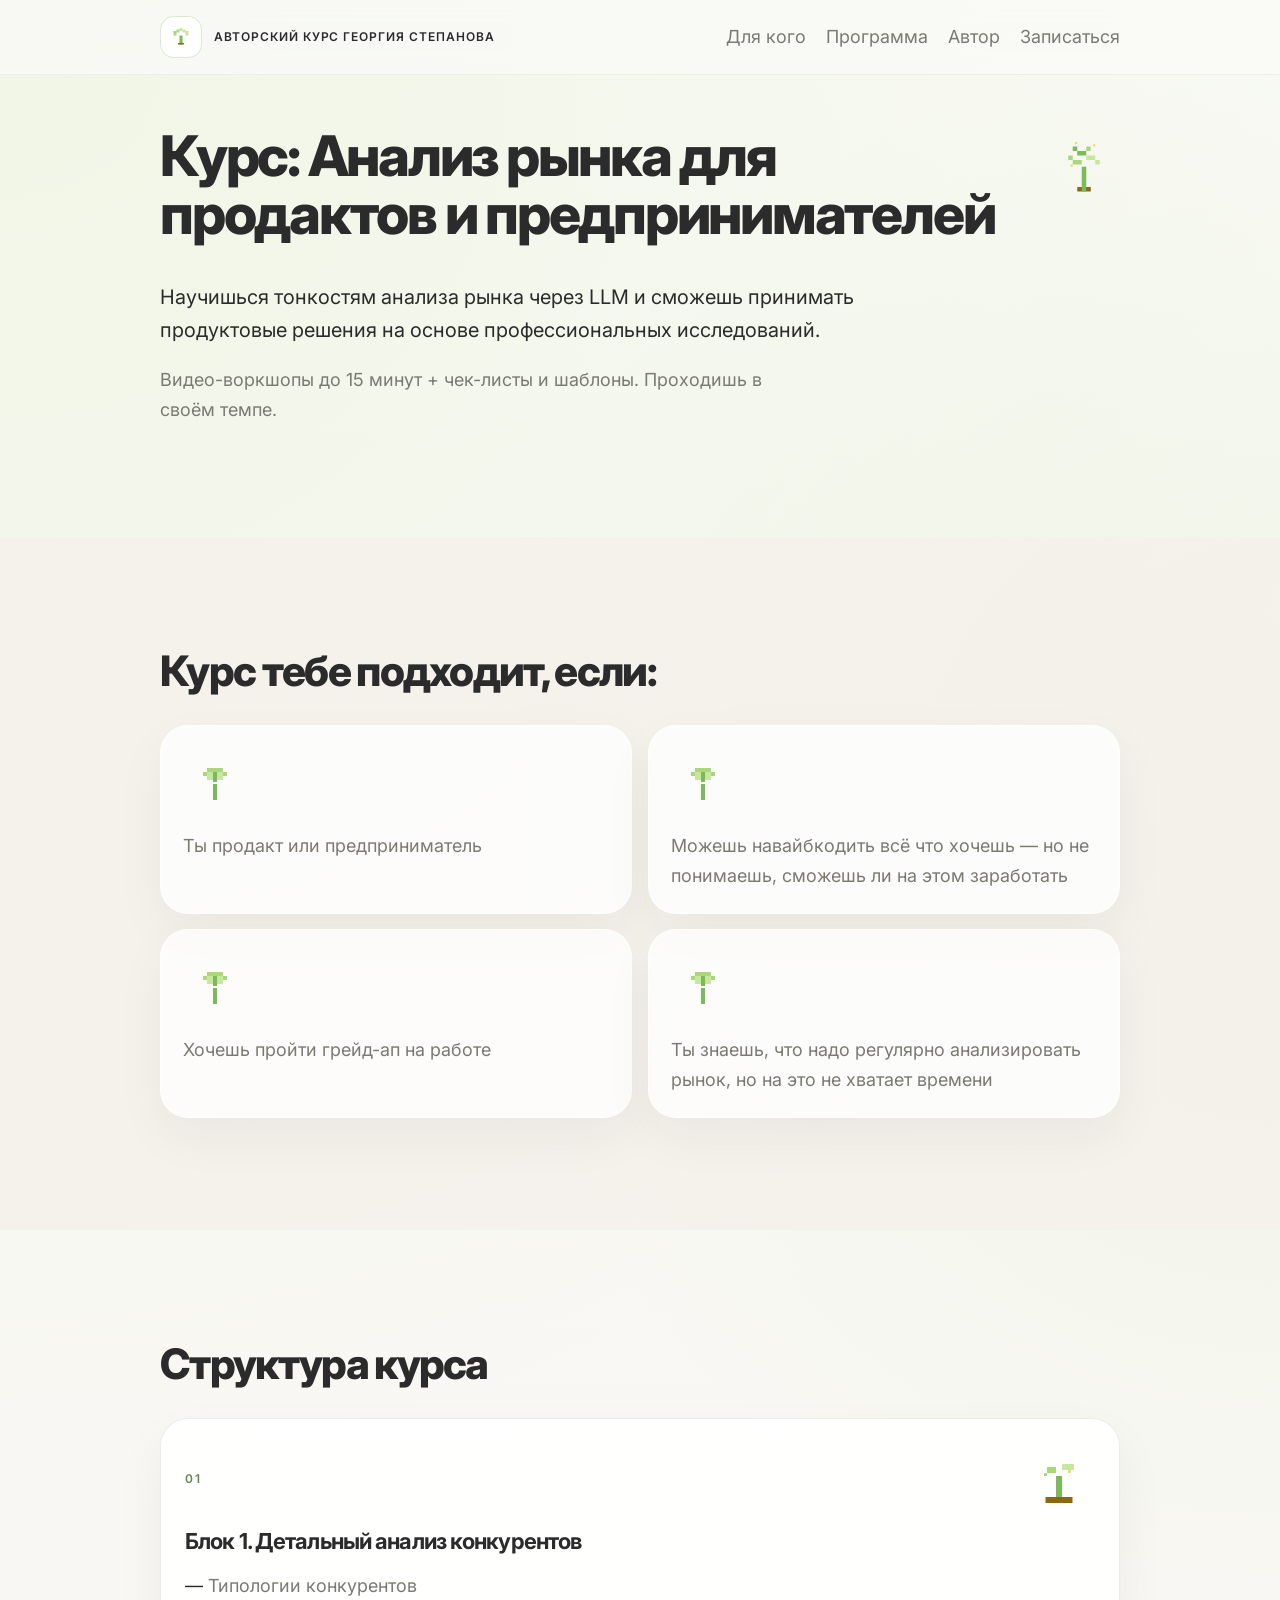
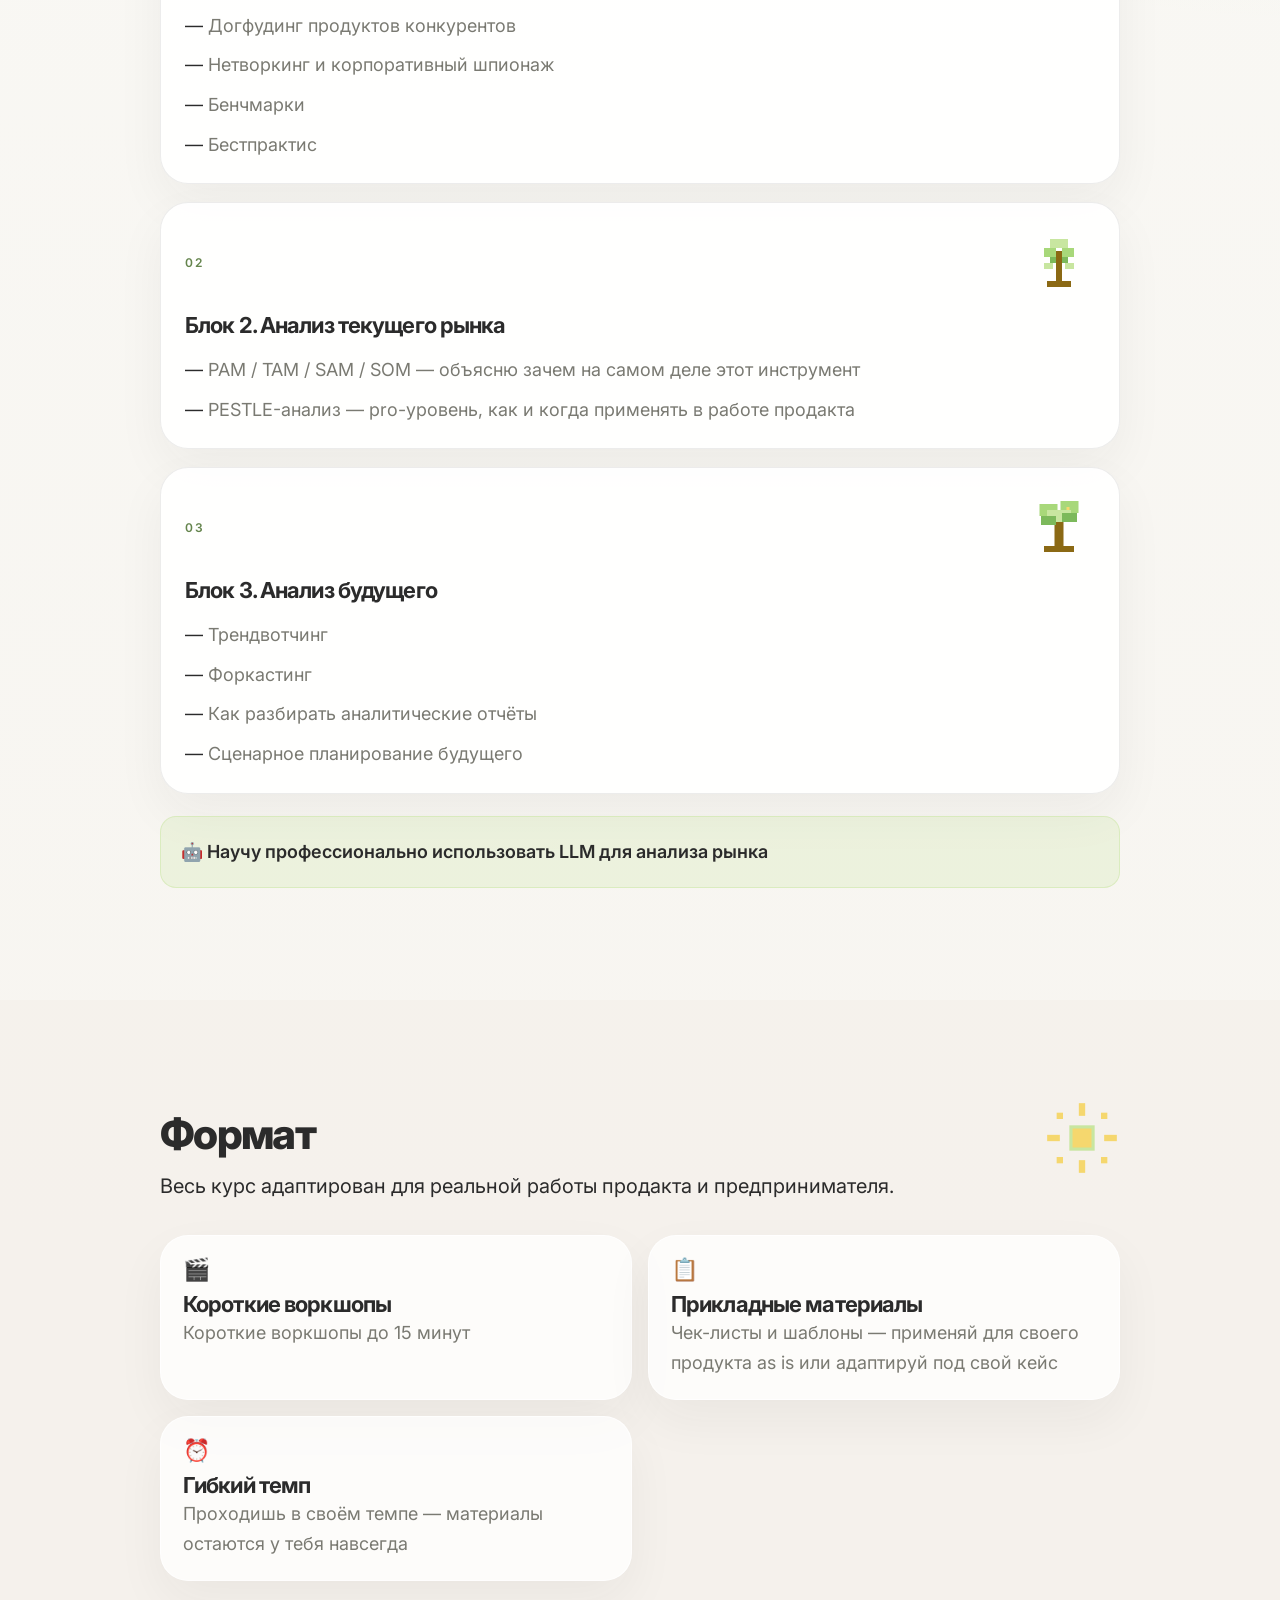
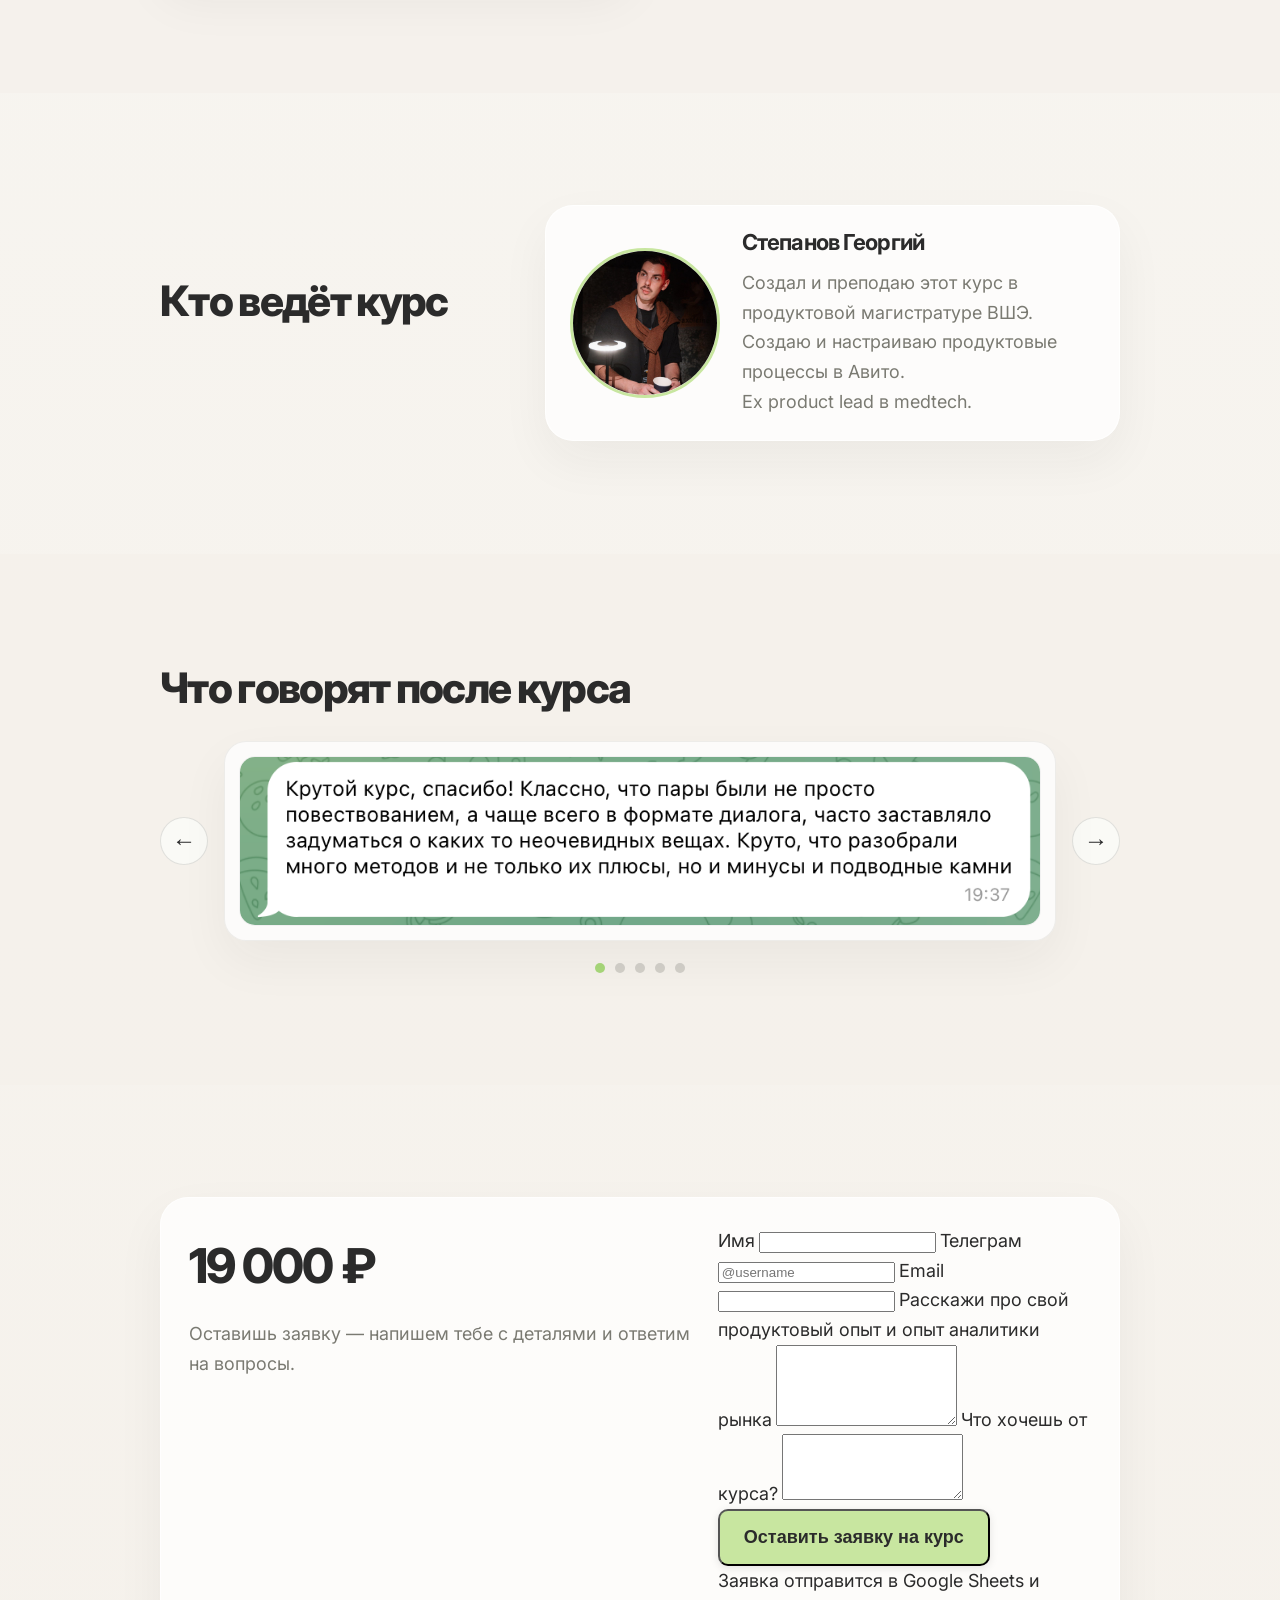
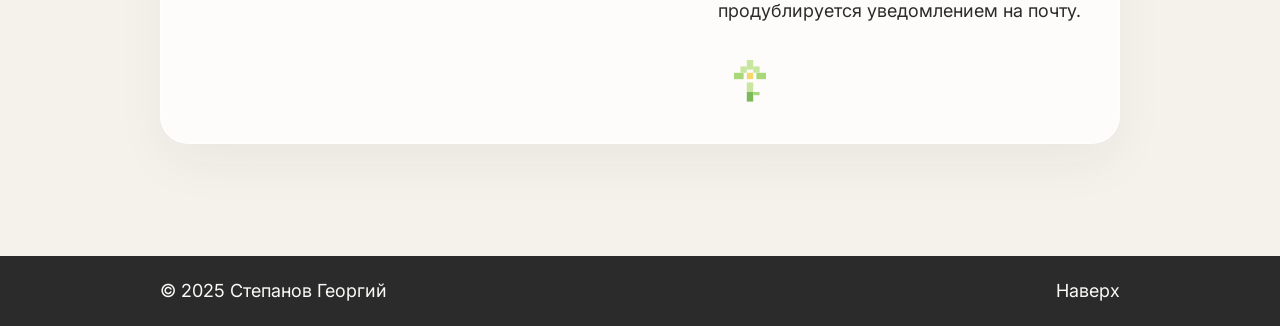
==== commit 5c9be12b: "Add files via upload" ====
--- a/landing/index.html
+++ b/landing/index.html
@@ -324,15 +324,34 @@
             <p class="cta-note">Оставишь заявку — напишем тебе с деталями и ответим на вопросы.</p>
           </div>
           <div class="cta-action-group">
-            <div class="cta-row">
-              <a
-                class="cta-button"
-                href="https://forms.google.com/PLACEHOLDER"
-                target="_blank"
-                rel="noopener noreferrer"
-              >
-                Оставить заявку на курс
-              </a>
+            <form class="lead-form" id="lead-form" novalidate>
+              <label class="form-field">
+                <span>Имя</span>
+                <input type="text" name="name" autocomplete="name" required>
+              </label>
+              <label class="form-field">
+                <span>Телеграм</span>
+                <input type="text" name="telegram" placeholder="@username" autocomplete="off" required>
+              </label>
+              <label class="form-field">
+                <span>Email</span>
+                <input type="email" name="email" autocomplete="email" required>
+              </label>
+              <label class="form-field form-field-full">
+                <span>Расскажи про свой продуктовый опыт и опыт аналитики рынка</span>
+                <textarea name="experience" rows="5" required></textarea>
+              </label>
+              <label class="form-field form-field-full">
+                <span>Что хочешь от курса?</span>
+                <textarea name="goals" rows="4" required></textarea>
+              </label>
+              <div class="cta-row">
+                <button class="cta-button" type="submit">Оставить заявку на курс</button>
+                <p class="form-status" id="form-status" aria-live="polite"></p>
+              </div>
+              <p class="form-hint">
+                Заявка отправится в Google Sheets и продублируется уведомлением на почту.
+              </p>
               <svg class="pixel-icon pixel-flower" viewBox="0 0 40 40" aria-hidden="true" focusable="false">
                 <rect x="18" y="18" width="4" height="4" fill="#F5D76E"></rect>
                 <rect x="18" y="10" width="4" height="6" fill="#C8E6A0"></rect>
@@ -344,7 +363,7 @@
                 <rect x="18" y="30" width="4" height="6" fill="#7CB95B"></rect>
                 <rect x="22" y="30" width="4" height="2" fill="#A8D87A"></rect>
               </svg>
-            </div>
+            </form>
           </div>
         </div>
       </section>
@@ -361,5 +380,6 @@
 
   <script src="js/main.js" defer></script>
   <script src="js/carousel.js" defer></script>
+  <script src="js/form.js" defer></script>
 </body>
 </html>
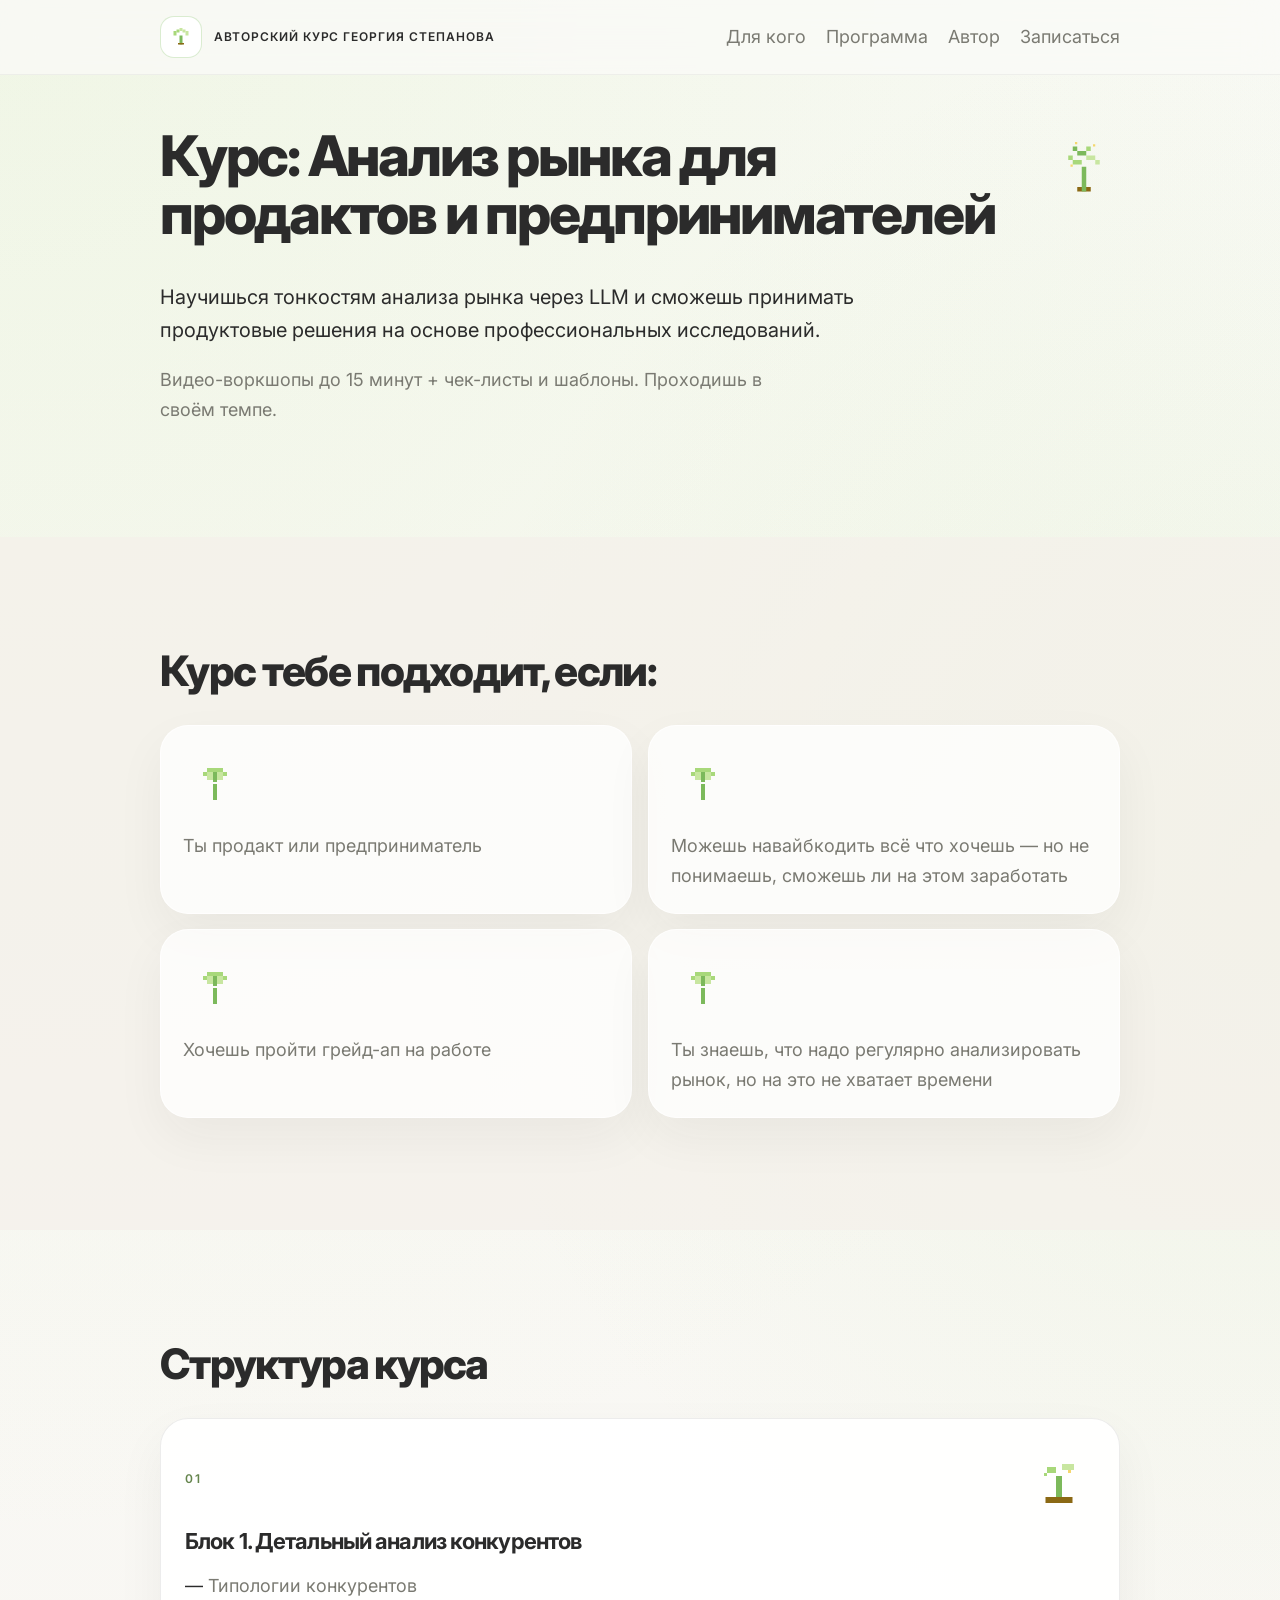
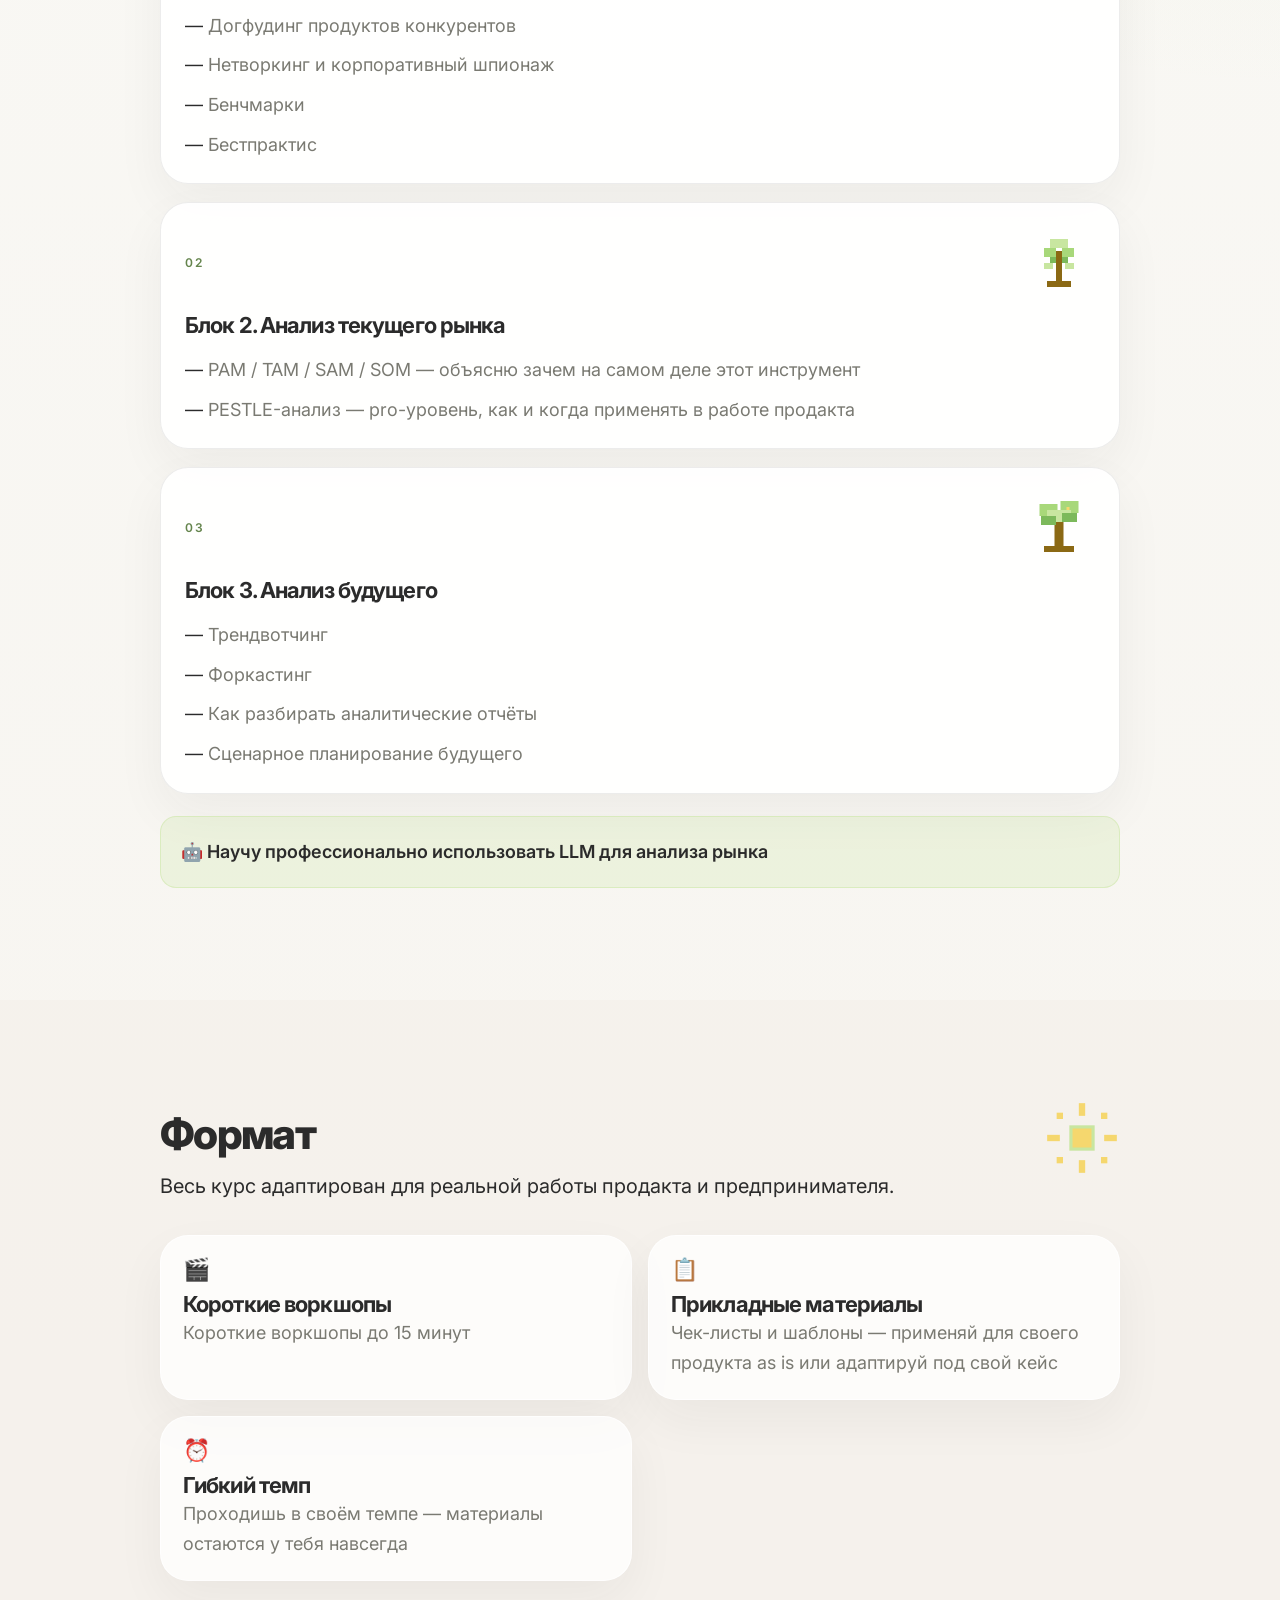
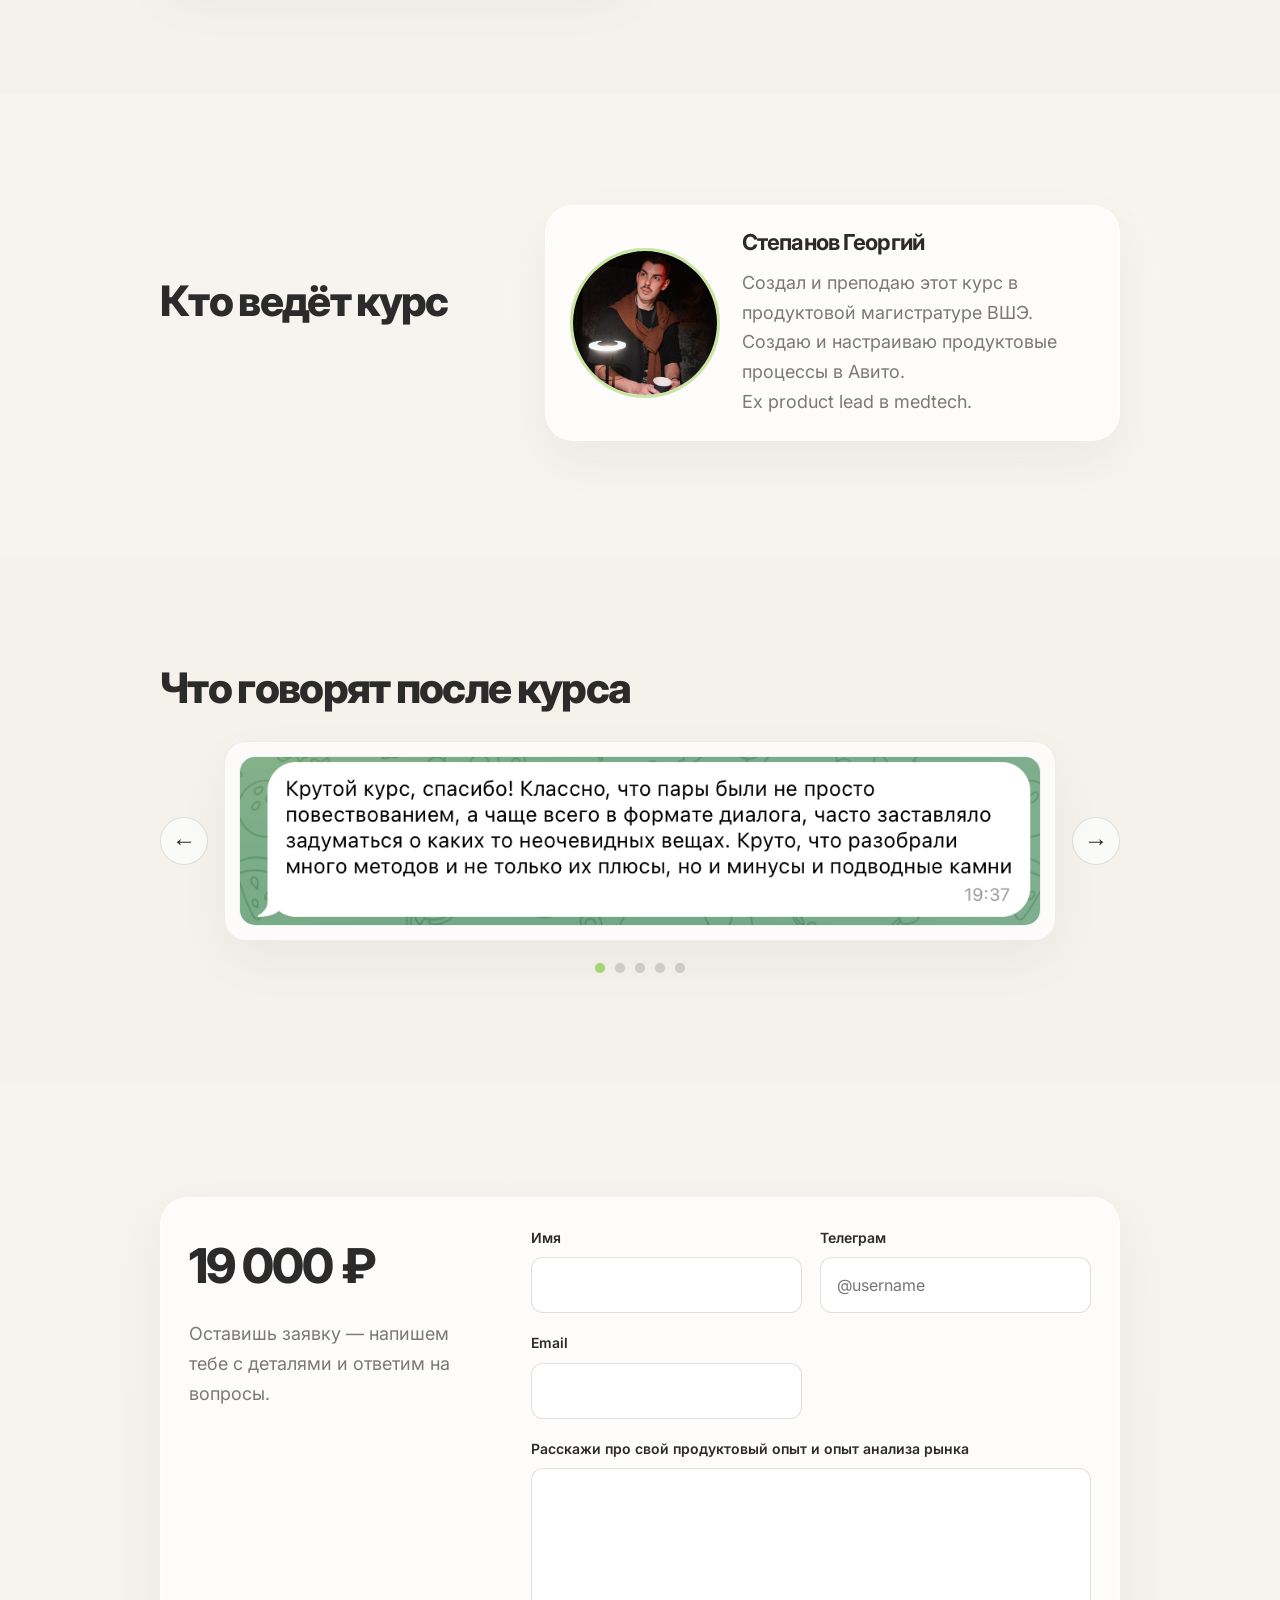
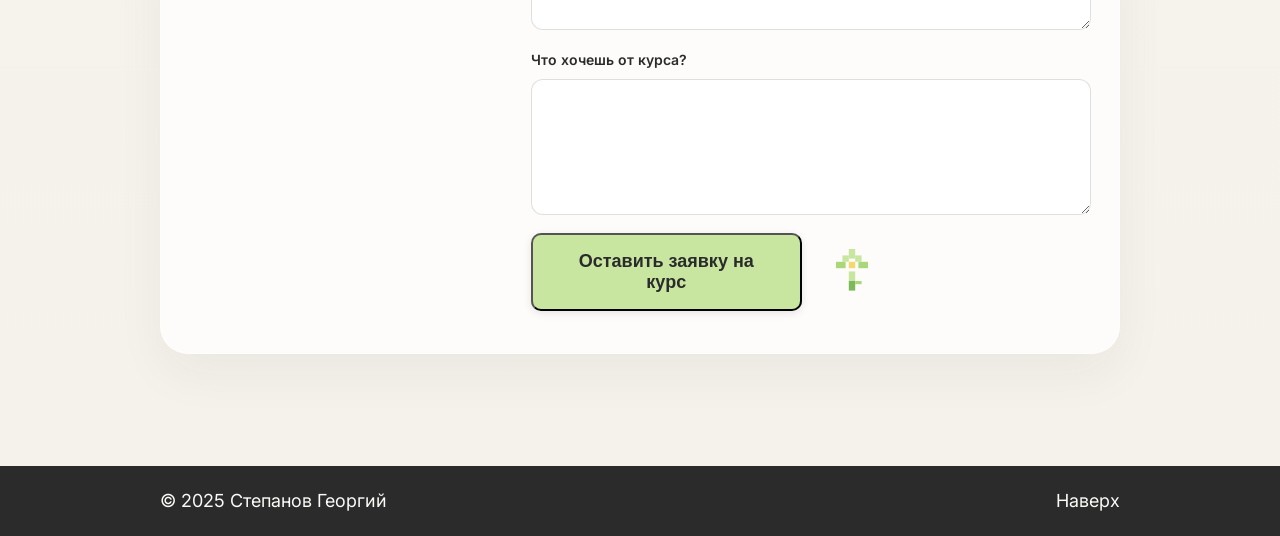
==== commit abca8bae: "Add files via upload" ====
--- a/landing/index.html
+++ b/landing/index.html
@@ -338,7 +338,7 @@
                 <input type="email" name="email" autocomplete="email" required>
               </label>
               <label class="form-field form-field-full">
-                <span>Расскажи про свой продуктовый опыт и опыт аналитики рынка</span>
+                <span>Расскажи про свой продуктовый опыт и опыт анализа рынка</span>
                 <textarea name="experience" rows="5" required></textarea>
               </label>
               <label class="form-field form-field-full">
@@ -349,9 +349,6 @@
                 <button class="cta-button" type="submit">Оставить заявку на курс</button>
                 <p class="form-status" id="form-status" aria-live="polite"></p>
               </div>
-              <p class="form-hint">
-                Заявка отправится в Google Sheets и продублируется уведомлением на почту.
-              </p>
               <svg class="pixel-icon pixel-flower" viewBox="0 0 40 40" aria-hidden="true" focusable="false">
                 <rect x="18" y="18" width="4" height="4" fill="#F5D76E"></rect>
                 <rect x="18" y="10" width="4" height="6" fill="#C8E6A0"></rect>
--- a/landing/css/style.css
+++ b/landing/css/style.css
@@ -534,11 +534,71 @@
   margin-bottom: 0;
 }
 
+.lead-form {
+  display: grid;
+  gap: 16px;
+  width: 100%;
+}
+
+.form-field {
+  display: grid;
+  gap: 8px;
+}
+
+.form-field span {
+  font-size: 14px;
+  font-weight: 600;
+  color: var(--text-primary);
+}
+
+.form-field input,
+.form-field textarea {
+  width: 100%;
+  border: 1px solid rgba(122, 122, 114, 0.24);
+  border-radius: 12px;
+  background: rgba(255, 255, 255, 0.86);
+  color: var(--text-primary);
+  padding: 14px 16px;
+  font: inherit;
+  resize: vertical;
+  transition: border-color 0.2s ease, box-shadow 0.2s ease;
+}
+
+.form-field input:focus,
+.form-field textarea:focus {
+  outline: none;
+  border-color: rgba(168, 216, 122, 0.8);
+  box-shadow: 0 0 0 4px rgba(200, 230, 160, 0.24);
+}
+
+.form-field-full {
+  grid-column: 1 / -1;
+}
+
 .cta-row {
   display: flex;
   align-items: center;
   gap: 14px;
   flex-wrap: wrap;
+}
+
+.form-status {
+  margin: 0;
+  color: var(--text-secondary);
+}
+
+.form-status.is-success {
+  color: var(--green-deep);
+}
+
+.form-status.is-error {
+  color: #a15547;
+}
+
+.cta-button:disabled {
+  cursor: wait;
+  opacity: 0.7;
+  transform: none;
 }
 
 .pixel-flower {
--- a/landing/css/mobile.css
+++ b/landing/css/mobile.css
@@ -43,6 +43,10 @@
     align-items: start;
   }
 
+  .lead-form {
+    grid-template-columns: repeat(2, minmax(0, 1fr));
+  }
+
   .author-card {
     flex-direction: row;
     align-items: center;
@@ -62,6 +66,15 @@
     align-items: center;
     justify-content: flex-end;
     min-height: 100%;
+    width: 100%;
+  }
+
+  .cta-copy {
+    max-width: 320px;
+  }
+
+  .lead-form {
+    align-content: start;
   }
 }
 
@@ -91,6 +104,22 @@
     grid-template-columns: minmax(220px, 0.75fr) minmax(0, 1.25fr);
     gap: 40px;
     align-items: center;
+  }
+
+  .cta-panel {
+    grid-template-columns: minmax(220px, 0.7fr) minmax(0, 1.3fr);
+    gap: 40px;
+    align-items: start;
+  }
+
+  .cta-copy {
+    position: sticky;
+    top: 104px;
+  }
+
+  .lead-form {
+    grid-template-columns: repeat(2, minmax(0, 1fr));
+    gap: 18px;
   }
 }
 
@@ -150,4 +179,8 @@
   .button-secondary {
     width: 100%;
   }
+
+  .lead-form {
+    grid-template-columns: 1fr;
+  }
 }
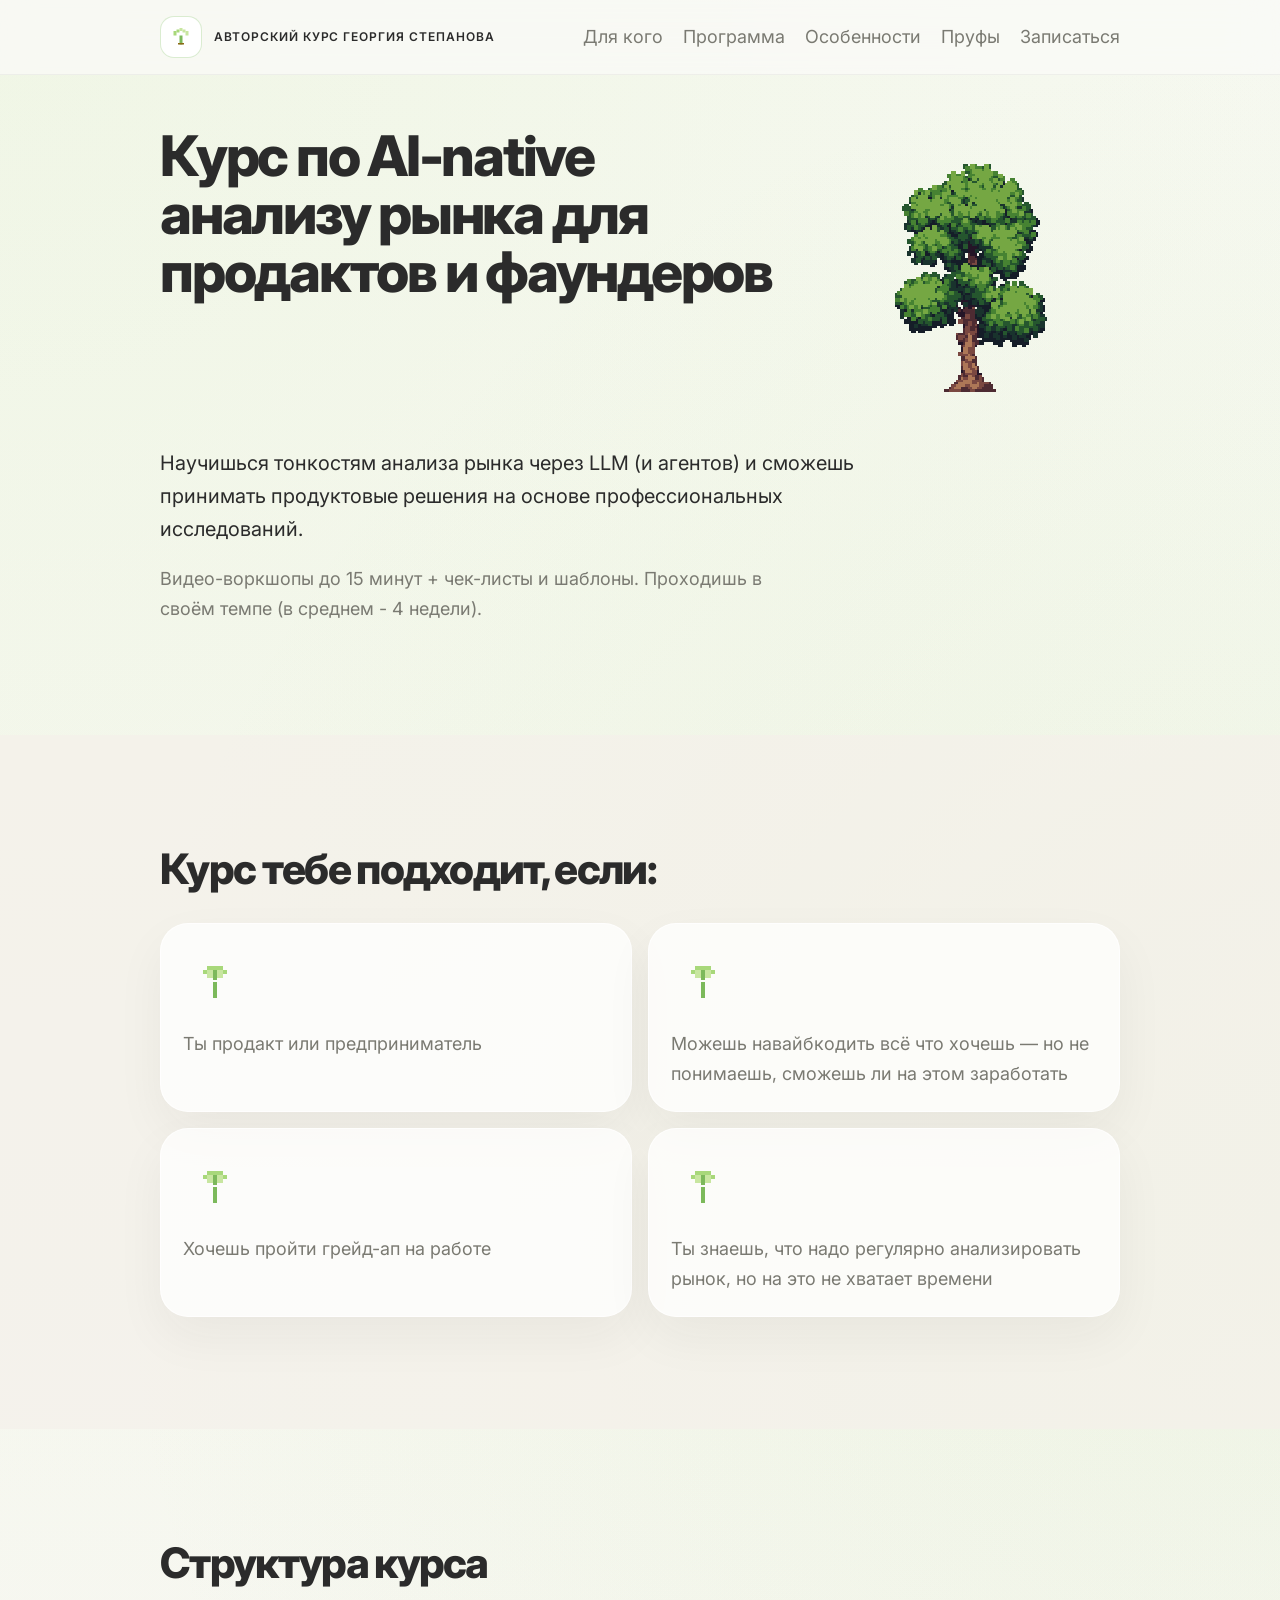
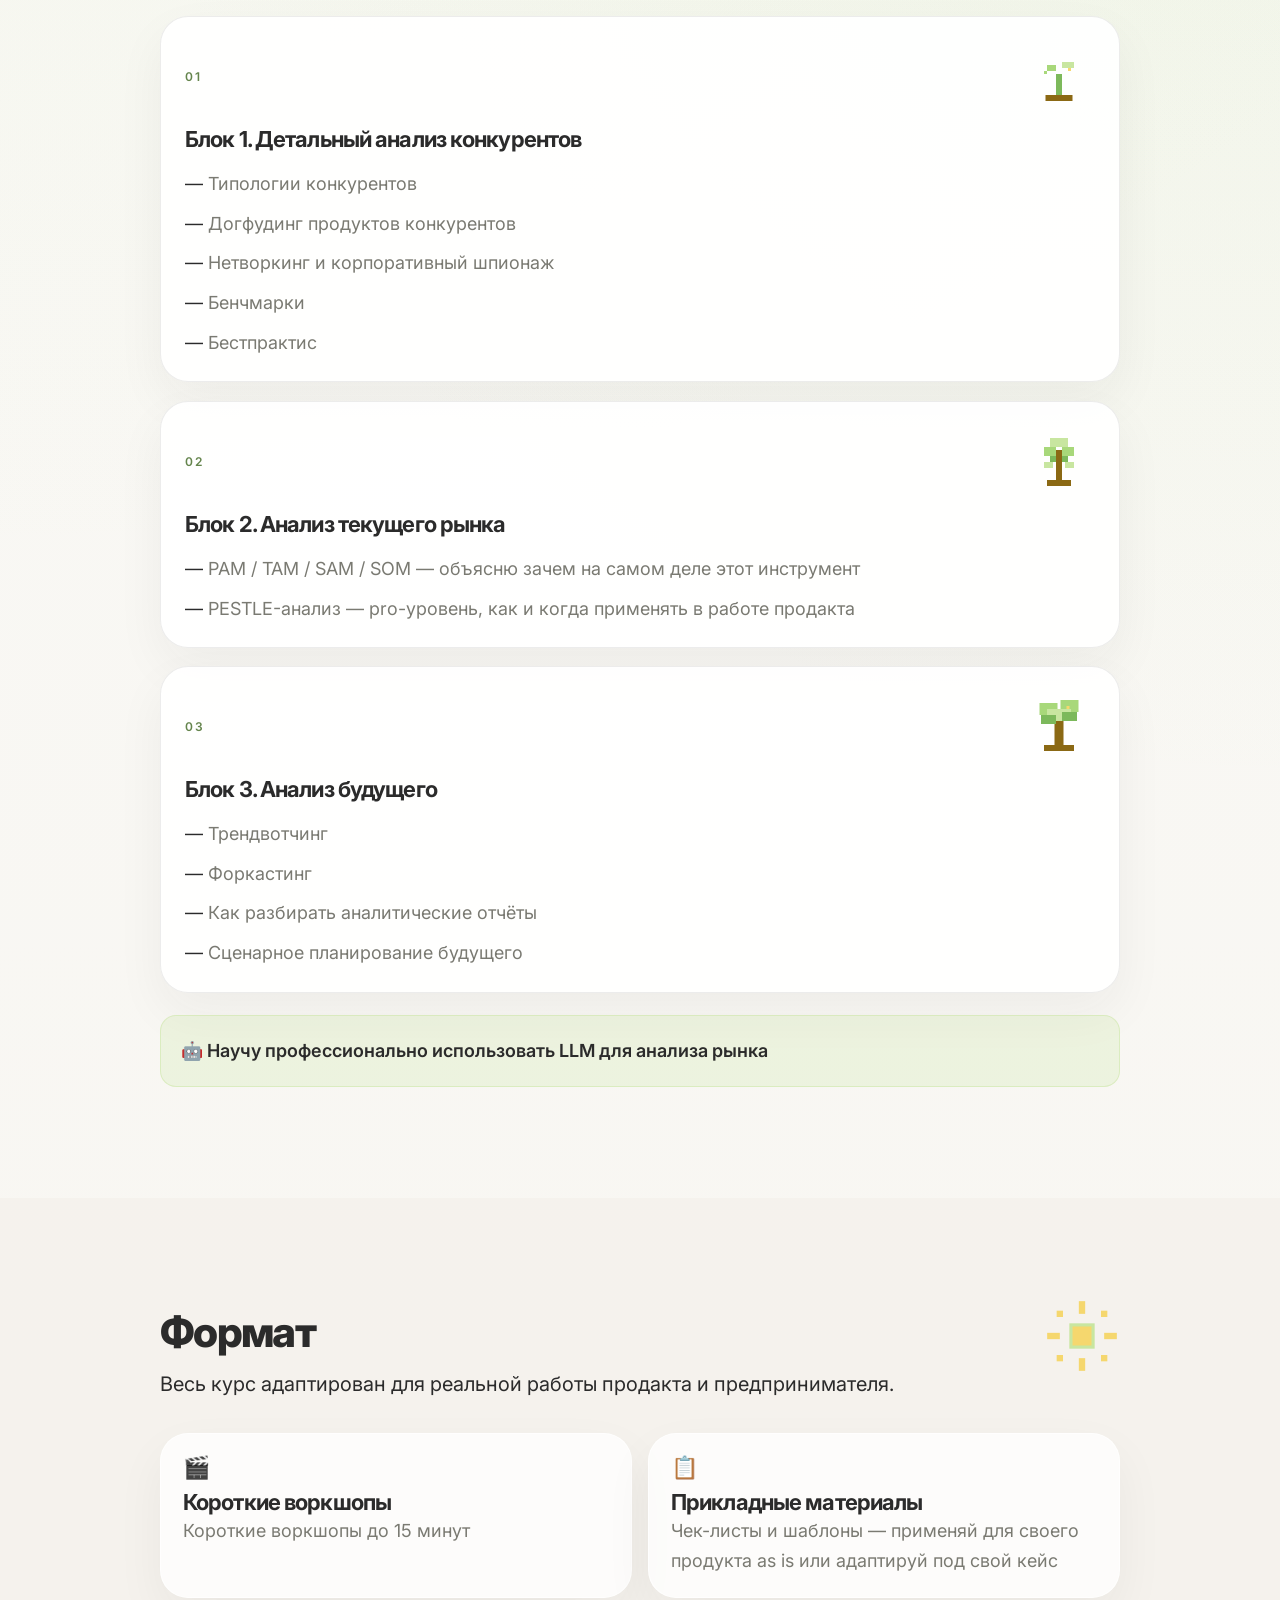
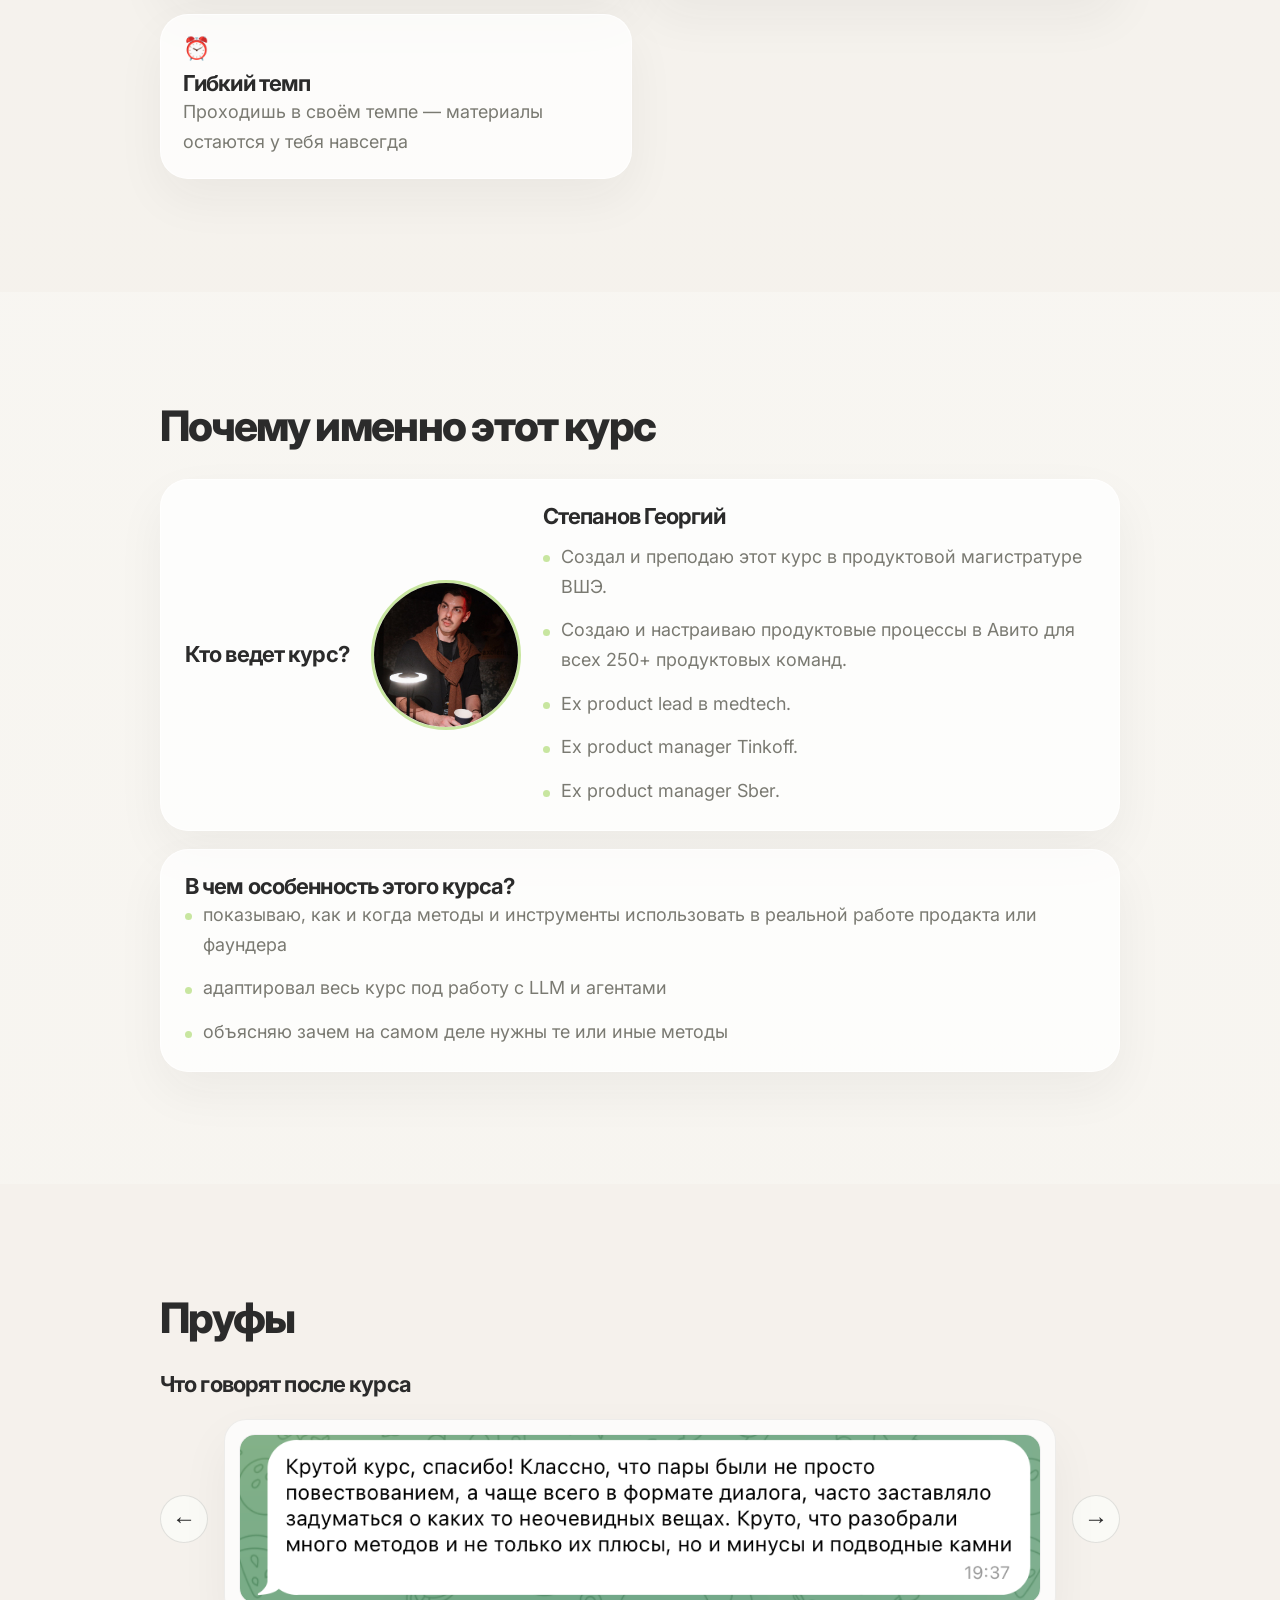
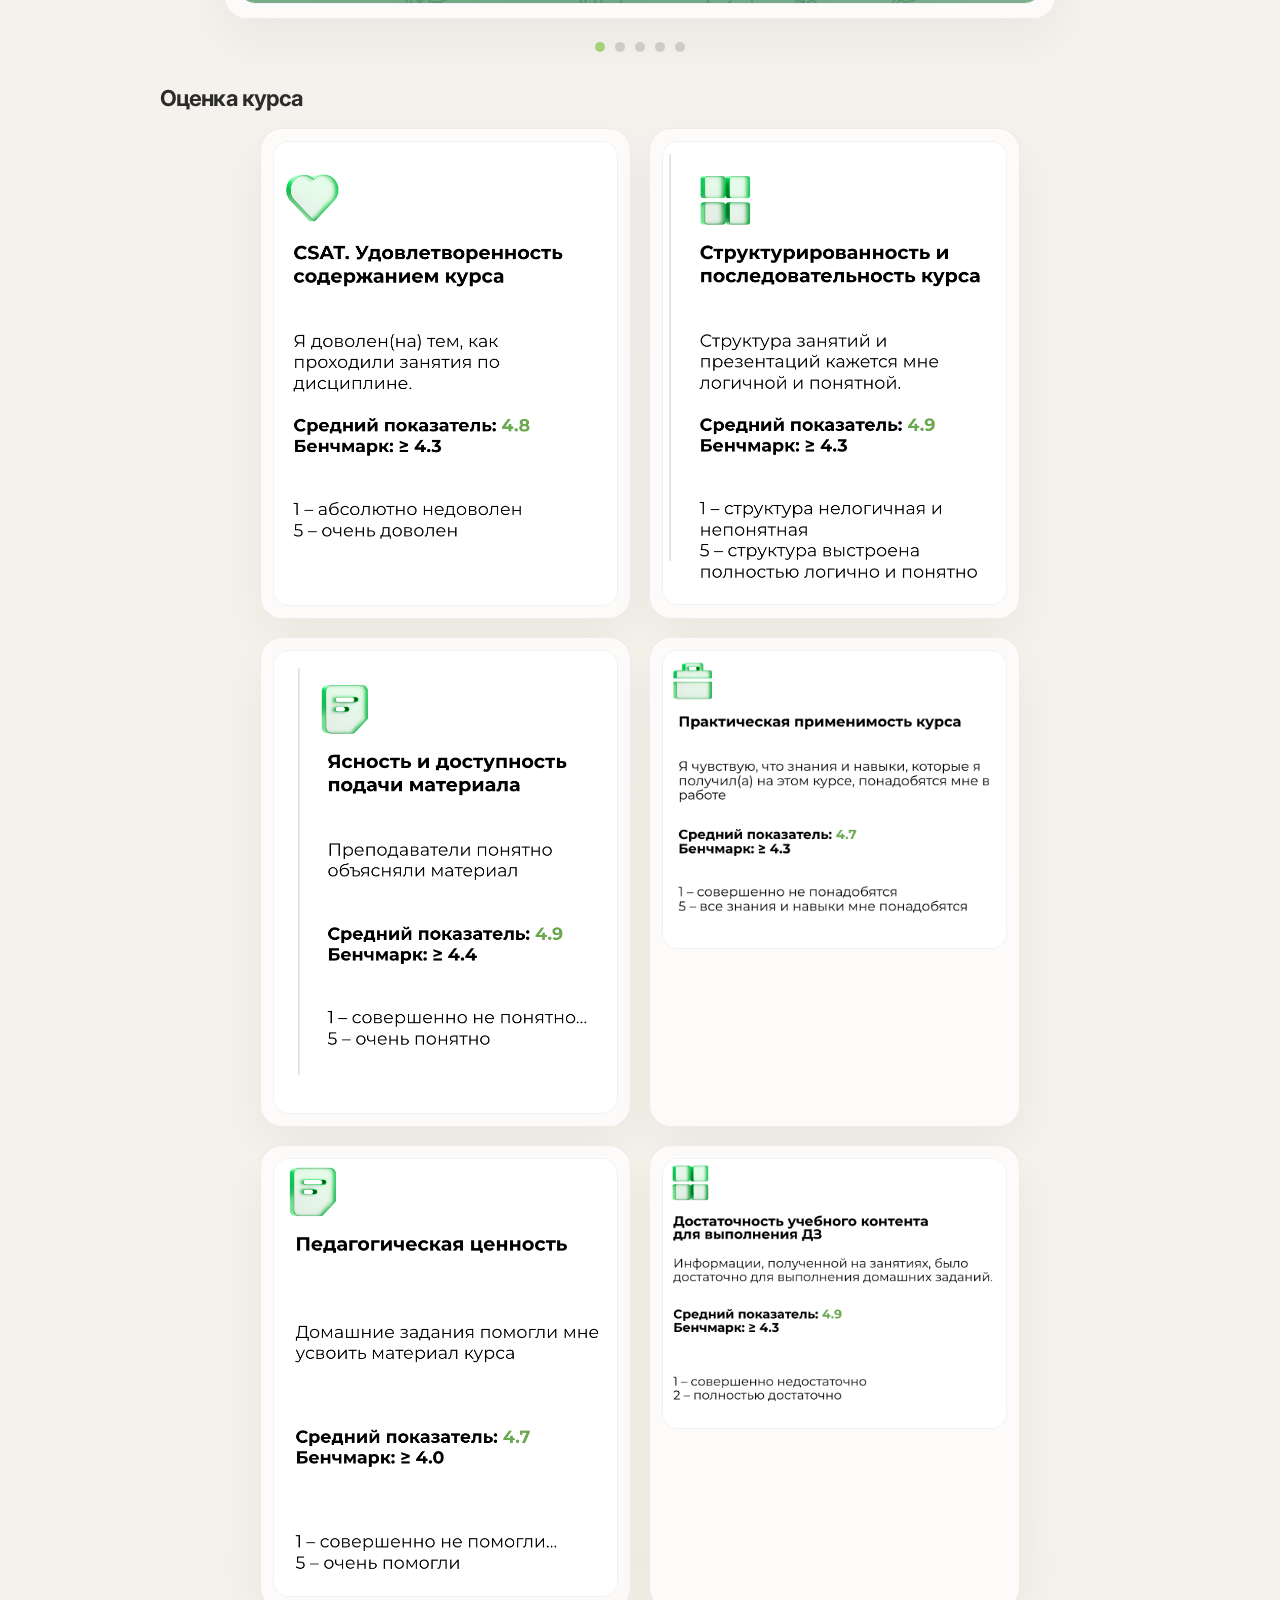
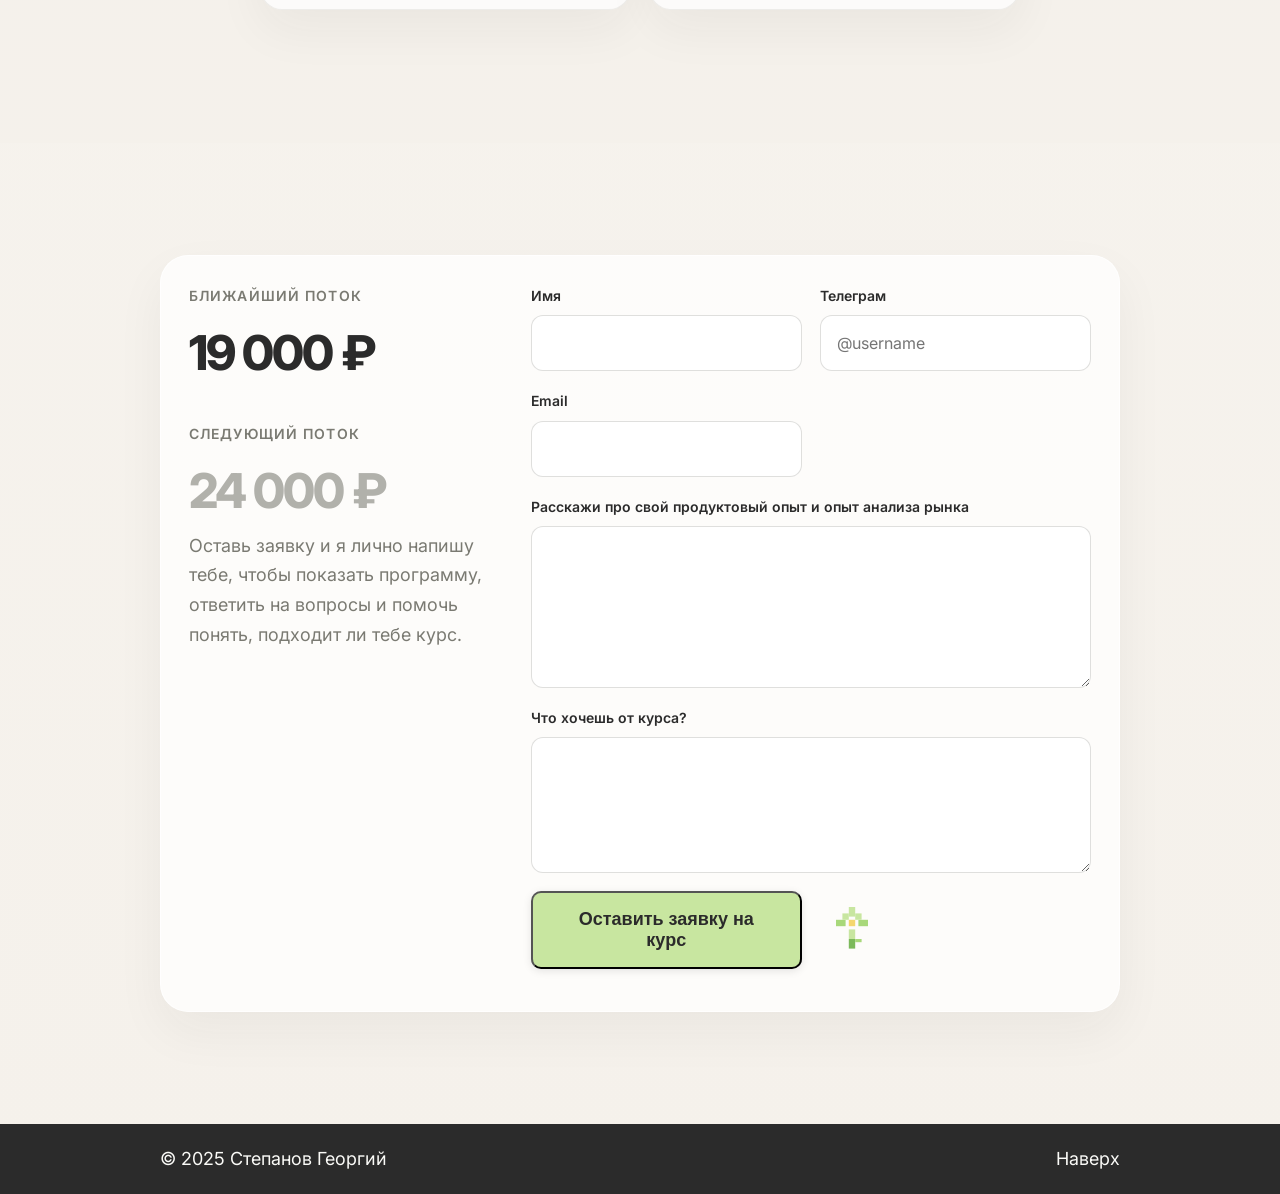
==== commit e3bfc98c: "Add files via upload" ====
--- a/landing/index.html
+++ b/landing/index.html
@@ -3,10 +3,10 @@
 <head>
   <meta charset="UTF-8">
   <meta name="viewport" content="width=device-width, initial-scale=1.0">
-  <title>Курс: Анализ рынка для продактов и предпринимателей</title>
+  <title>Курс по AI-native анализу рынка для продактов и фаундеров</title>
   <meta
     name="description"
-    content="Курс по анализу рынка для продактов и предпринимателей: короткие видео-воркшопы, шаблоны и практические инструменты для реальной работы."
+    content="Курс по AI-native анализу рынка для продактов и фаундеров: короткие видео-воркшопы, шаблоны и практические инструменты для реальной работы."
   >
   <link rel="preconnect" href="https://fonts.googleapis.com">
   <link rel="preconnect" href="https://fonts.gstatic.com" crossorigin>
@@ -40,7 +40,8 @@
         <nav class="nav" aria-label="Основная навигация">
           <a href="#audience">Для кого</a>
           <a href="#modules">Программа</a>
-          <a href="#author">Автор</a>
+          <a href="#author">Особенности</a>
+          <a href="#proofs">Пруфы</a>
           <a href="#enroll">Записаться</a>
         </nav>
       </div>
@@ -51,28 +52,20 @@
       <section class="section section-primary hero" id="hero">
         <div class="container hero-copy">
           <div class="hero-title-wrap animate-on-scroll">
-            <h1>Курс: Анализ рынка для продактов и предпринимателей</h1>
-            <svg class="pixel-icon pixel-sprout" viewBox="0 0 32 32" aria-hidden="true" focusable="false">
-              <rect x="13" y="24" width="6" height="2" fill="#8B6914"></rect>
-              <rect x="15" y="15" width="2" height="11" fill="#7CB95B"></rect>
-              <rect x="11" y="12" width="4" height="2" fill="#A8D87A"></rect>
-              <rect x="9" y="10" width="2" height="2" fill="#A8D87A"></rect>
-              <rect x="17" y="10" width="4" height="2" fill="#C8E6A0"></rect>
-              <rect x="21" y="12" width="2" height="2" fill="#C8E6A0"></rect>
-              <rect x="13" y="8" width="4" height="2" fill="#7CB95B"></rect>
-              <rect x="11" y="6" width="2" height="2" fill="#7CB95B"></rect>
-              <rect x="17" y="6" width="2" height="2" fill="#A8D87A"></rect>
-              <rect x="12" y="4" width="1" height="1" fill="#F5D76E"></rect>
-              <rect x="20" y="5" width="1" height="1" fill="#F5D76E"></rect>
-              <rect x="10" y="14" width="1" height="1" fill="#F5D76E"></rect>
-            </svg>
+            <h1>Курс по AI-native анализу рынка для продактов и фаундеров</h1>
+            <img
+              class="pixel-icon pixel-sprout"
+              src="assets/hero-tree.png"
+              alt=""
+              aria-hidden="true"
+            >
           </div>
           <p class="hero-subtitle animate-on-scroll">
-            Научишься тонкостям анализа рынка через LLM и сможешь принимать продуктовые решения на основе
+            Научишься тонкостям анализа рынка через LLM (и агентов) и сможешь принимать продуктовые решения на основе
             профессиональных исследований.
           </p>
           <p class="hero-note animate-on-scroll">
-            Видео-воркшопы до 15 минут + чек-листы и шаблоны. Проходишь в своём темпе.
+            Видео-воркшопы до 15 минут + чек-листы и шаблоны. Проходишь в своём темпе (в среднем - 4 недели).
           </p>
         </div>
       </section>
@@ -259,33 +252,55 @@
         </div>
       </section>
 
-      <!-- Author Section -->
+      <!-- Why This Course Section -->
       <section class="section section-primary" id="author">
-        <div class="container author-grid">
-          <div class="section-heading animate-on-scroll">
-            <h2>Кто ведёт курс</h2>
-          </div>
-          <div class="author-card animate-on-scroll">
-            <div class="author-photo">
-              <img src="assets/author-photo.jpg" alt="Степанов Георгий">
-            </div>
-            <div class="author-content">
-              <h3>Степанов Георгий</h3>
-              <p>
-                Создал и преподаю этот курс в продуктовой магистратуре ВШЭ.<br>
-                Создаю и настраиваю продуктовые процессы в Авито.<br>
-                Ex product lead в medtech.
-              </p>
-            </div>
-          </div>
-        </div>
-      </section>
-
-      <!-- Reviews Section -->
-      <section class="section section-secondary">
         <div class="container">
           <div class="section-heading animate-on-scroll">
-            <h2>Что говорят после курса</h2>
+            <h2>Почему именно этот курс</h2>
+          </div>
+          <div class="reason-grid">
+            <article class="reason-card author-card animate-on-scroll">
+              <div class="reason-card-header">
+                <h3>Кто ведет курс?</h3>
+              </div>
+              <div class="author-photo">
+                <img src="assets/author-photo.jpg" alt="Степанов Георгий">
+              </div>
+              <div class="author-content">
+                <h3>Степанов Георгий</h3>
+                <ul class="reason-list author-points">
+                  <li>Создал и преподаю этот курс в продуктовой магистратуре ВШЭ.</li>
+                  <li>Создаю и настраиваю продуктовые процессы в Авито для всех 250+ продуктовых команд.</li>
+                  <li>Ex product lead в medtech.</li>
+                  <li>Ex product manager Tinkoff.</li>
+                  <li>Ex product manager Sber.</li>
+                </ul>
+              </div>
+            </article>
+            <article class="reason-card feature-card animate-on-scroll">
+              <div class="reason-card-header">
+                <h3>В чем особенность этого курса?</h3>
+              </div>
+              <ul class="reason-list">
+                <li>показываю, как и когда методы и инструменты использовать в реальной работе продакта или фаундера</li>
+                <li>адаптировал весь курс под работу с LLM и агентами</li>
+                <li>объясняю зачем на самом деле нужны те или иные методы</li>
+              </ul>
+            </article>
+          </div>
+        </div>
+      </section>
+
+      <!-- Proofs Section -->
+      <section class="section section-secondary" id="proofs">
+        <div class="container">
+          <div class="section-heading animate-on-scroll">
+            <h2>Пруфы</h2>
+          </div>
+          <div class="proof-block animate-on-scroll">
+            <div class="proof-block-heading">
+              <h3>Что говорят после курса</h3>
+            </div>
           </div>
           <div class="reviews-shell animate-on-scroll">
             <button class="carousel-button carousel-button-prev" type="button" aria-label="Предыдущий отзыв">
@@ -313,6 +328,31 @@
             </button>
           </div>
           <div class="carousel-dots" id="carousel-dots" aria-label="Индикаторы отзывов"></div>
+          <div class="proof-block ratings-block animate-on-scroll">
+            <div class="proof-block-heading">
+              <h3>Оценка курса</h3>
+            </div>
+            <div class="ratings-gallery">
+              <article class="rating-card">
+                <img src="assets/rating-1-part-1.png" alt="Оценка курса 1, часть 1">
+              </article>
+              <article class="rating-card">
+                <img src="assets/rating-1-part-2.png" alt="Оценка курса 1, часть 2">
+              </article>
+              <article class="rating-card">
+                <img src="assets/rating-1-part-3.png" alt="Оценка курса 1, часть 3">
+              </article>
+              <article class="rating-card">
+                <img src="assets/rating-2.png" alt="Оценка курса 2">
+              </article>
+              <article class="rating-card">
+                <img src="assets/rating-3.png" alt="Оценка курса 3">
+              </article>
+              <article class="rating-card">
+                <img src="assets/rating-4.png" alt="Оценка курса 4">
+              </article>
+            </div>
+          </div>
         </div>
       </section>
 
@@ -320,8 +360,13 @@
       <section class="section section-primary" id="enroll">
         <div class="container cta-panel animate-on-scroll">
           <div class="cta-copy">
-            <p class="cta-price">19 000 ₽</p>
-            <p class="cta-note">Оставишь заявку — напишем тебе с деталями и ответим на вопросы.</p>
+            <div class="price-stack">
+              <p class="cta-price-label">Ближайший поток</p>
+              <p class="cta-price">19 000 ₽</p>
+              <p class="cta-price-label cta-price-label-next">Следующий поток</p>
+              <p class="cta-price cta-price-next">24 000 ₽</p>
+            </div>
+            <p class="cta-note">Оставь заявку и я лично напишу тебе, чтобы показать программу, ответить на вопросы и помочь понять, подходит ли тебе курс.</p>
           </div>
           <div class="cta-action-group">
             <form class="lead-form" id="lead-form" novalidate>
--- a/landing/css/style.css
+++ b/landing/css/style.css
@@ -247,9 +247,10 @@
 }
 
 .pixel-sprout {
-  width: 72px;
-  height: 72px;
-  margin-top: 6px;
+  width: 300px;
+  height: 300px;
+  margin-top: 2px;
+  object-fit: contain;
 }
 
 .hero-subtitle,
@@ -375,14 +376,32 @@
   gap: 24px;
 }
 
+.reason-grid {
+  display: grid;
+  gap: 18px;
+}
+
+.reason-card,
+.author-card,
+.feature-card {
+  padding: 24px;
+  background: var(--surface);
+  border: 1px solid rgba(255, 255, 255, 0.72);
+  box-shadow: var(--shadow-soft);
+  border-radius: var(--radius-xl);
+}
+
 .author-card {
-  padding: 24px;
   display: flex;
   flex-direction: column;
   align-items: center;
   gap: 22px;
   text-align: center;
   width: 100%;
+}
+
+.reason-card-header h3 {
+  margin-bottom: 0;
 }
 
 .author-photo {
@@ -404,7 +423,44 @@
   margin-bottom: 0;
 }
 
+.author-points {
+  text-align: left;
+}
+
+.reason-list {
+  margin: 0;
+  padding: 0;
+  list-style: none;
+  display: grid;
+  gap: 14px;
+  color: var(--text-secondary);
+}
+
+.reason-list li {
+  position: relative;
+  padding-left: 18px;
+}
+
+.reason-list li::before {
+  content: "";
+  position: absolute;
+  left: 0;
+  top: 0.75em;
+  width: 7px;
+  height: 7px;
+  border-radius: 50%;
+  background: var(--accent);
+}
+
 /* Reviews */
+.proof-block {
+  margin-bottom: 22px;
+}
+
+.proof-block-heading {
+  margin-bottom: 16px;
+}
+
 .reviews-shell {
   display: grid;
   grid-template-columns: auto minmax(0, 1fr) auto;
@@ -478,6 +534,31 @@
 
 .carousel-dot.is-active {
   background: var(--accent-hover);
+}
+
+.ratings-block {
+  margin-top: 34px;
+}
+
+.ratings-gallery {
+  display: grid;
+  gap: 16px;
+}
+
+.rating-card {
+  background: rgba(255, 255, 255, 0.72);
+  border-radius: var(--radius-lg);
+  padding: 12px;
+  border: 1px solid rgba(122, 122, 114, 0.12);
+  box-shadow: var(--shadow-soft);
+}
+
+.rating-card img {
+  width: 100%;
+  height: auto;
+  border-radius: calc(var(--radius-lg) - 6px);
+  border: 1px solid rgba(122, 122, 114, 0.1);
+  background: #ffffff;
 }
 
 /* CTA */
@@ -534,6 +615,31 @@
   margin-bottom: 0;
 }
 
+.price-stack {
+  display: grid;
+  gap: 6px;
+}
+
+.cta-price-label {
+  margin: 0;
+  color: var(--text-secondary);
+  font-size: 14px;
+  font-weight: 600;
+  text-transform: uppercase;
+  letter-spacing: 0.08em;
+}
+
+.cta-price-label-next {
+  margin-top: 10px;
+}
+
+.cta-price-next {
+  font-size: 22px;
+  color: var(--text-secondary);
+  opacity: 0.58;
+  margin-bottom: 0;
+}
+
 .lead-form {
   display: grid;
   gap: 16px;
--- a/landing/css/mobile.css
+++ b/landing/css/mobile.css
@@ -41,6 +41,13 @@
   .cta-panel {
     grid-template-columns: 1.15fr 0.85fr;
     align-items: start;
+  }
+
+  .ratings-gallery {
+    grid-template-columns: repeat(2, minmax(0, 1fr));
+    max-width: 720px;
+    margin: 0 auto;
+    gap: 16px;
   }
 
   .lead-form {
@@ -100,12 +107,6 @@
     font-size: 42px;
   }
 
-  .author-grid {
-    grid-template-columns: minmax(220px, 0.75fr) minmax(0, 1.25fr);
-    gap: 40px;
-    align-items: center;
-  }
-
   .cta-panel {
     grid-template-columns: minmax(220px, 0.7fr) minmax(0, 1.3fr);
     gap: 40px;
@@ -119,6 +120,13 @@
 
   .lead-form {
     grid-template-columns: repeat(2, minmax(0, 1fr));
+    gap: 18px;
+  }
+
+  .ratings-gallery {
+    grid-template-columns: repeat(2, minmax(0, 1fr));
+    max-width: 760px;
+    margin: 0 auto;
     gap: 18px;
   }
 }
@@ -157,8 +165,8 @@
   }
 
   .pixel-sprout {
-    width: 56px;
-    height: 56px;
+    width: 72px;
+    height: 72px;
     margin-top: 0;
   }
 
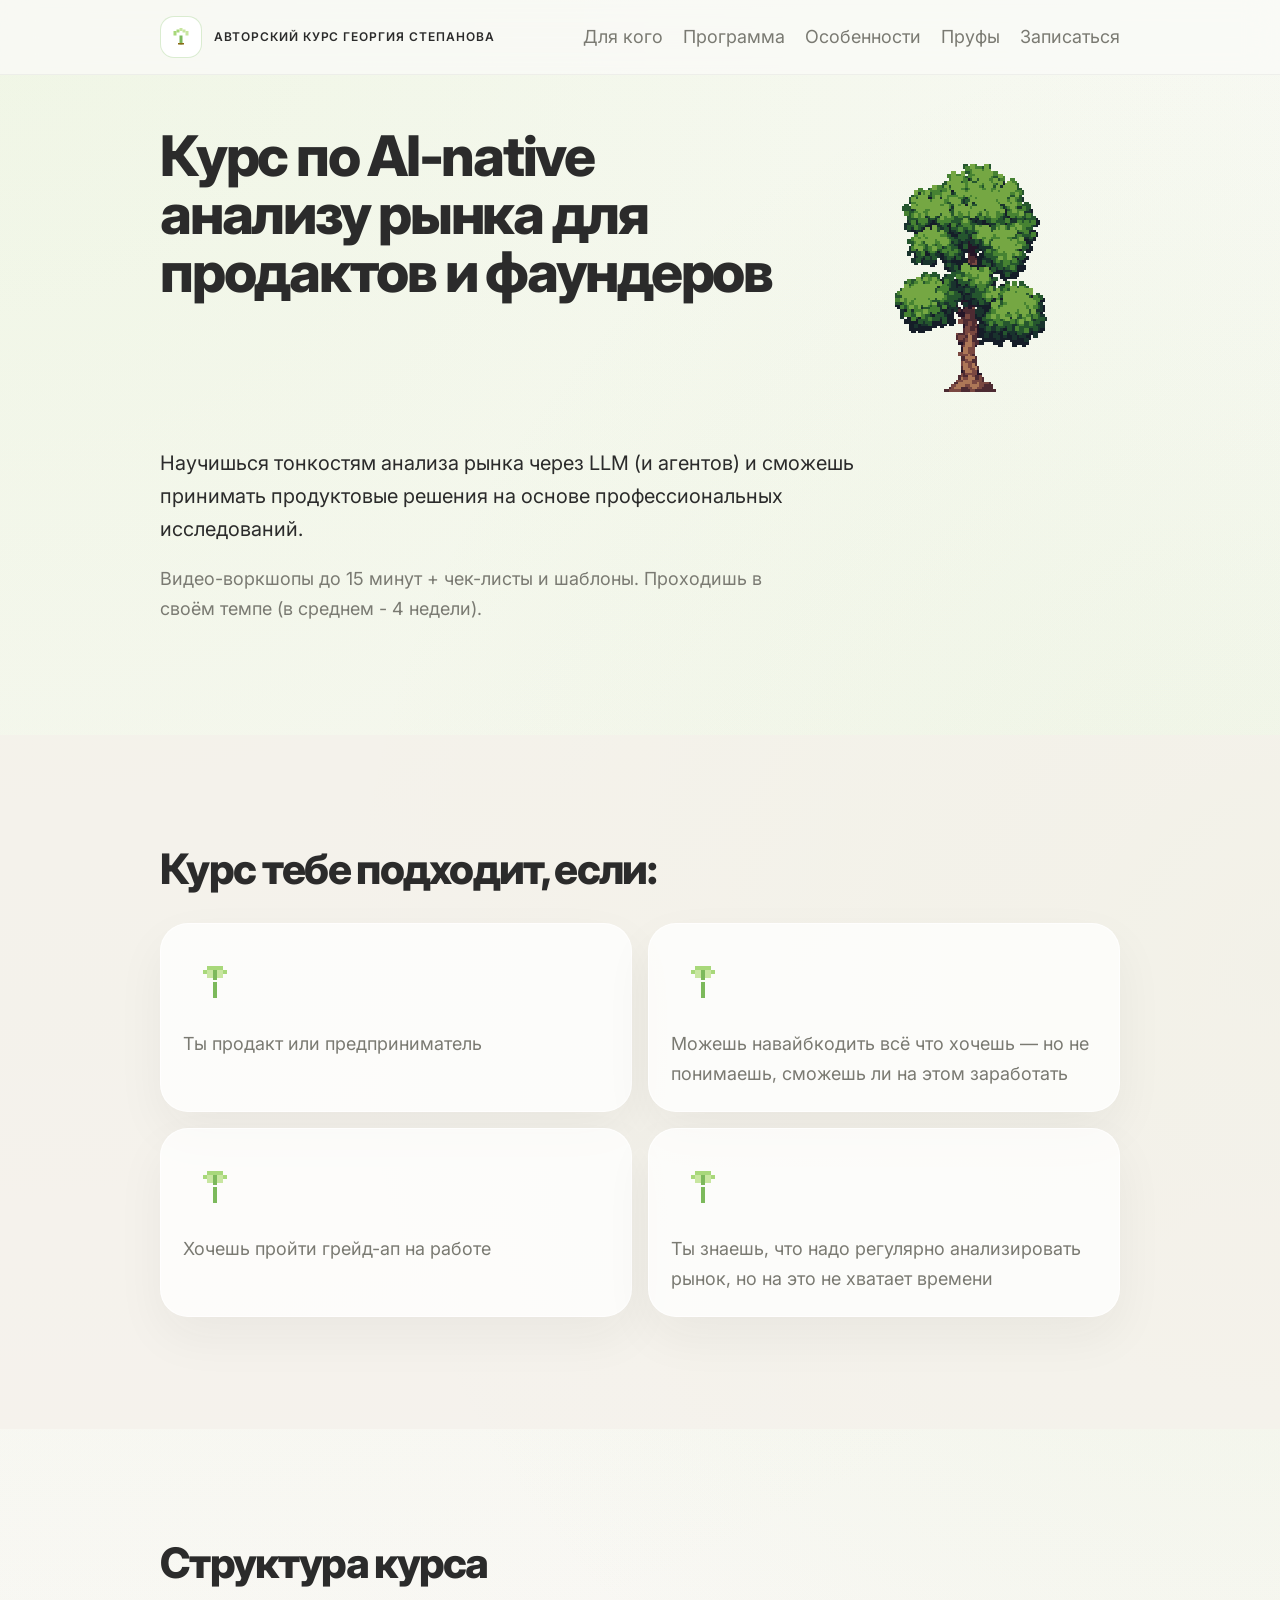
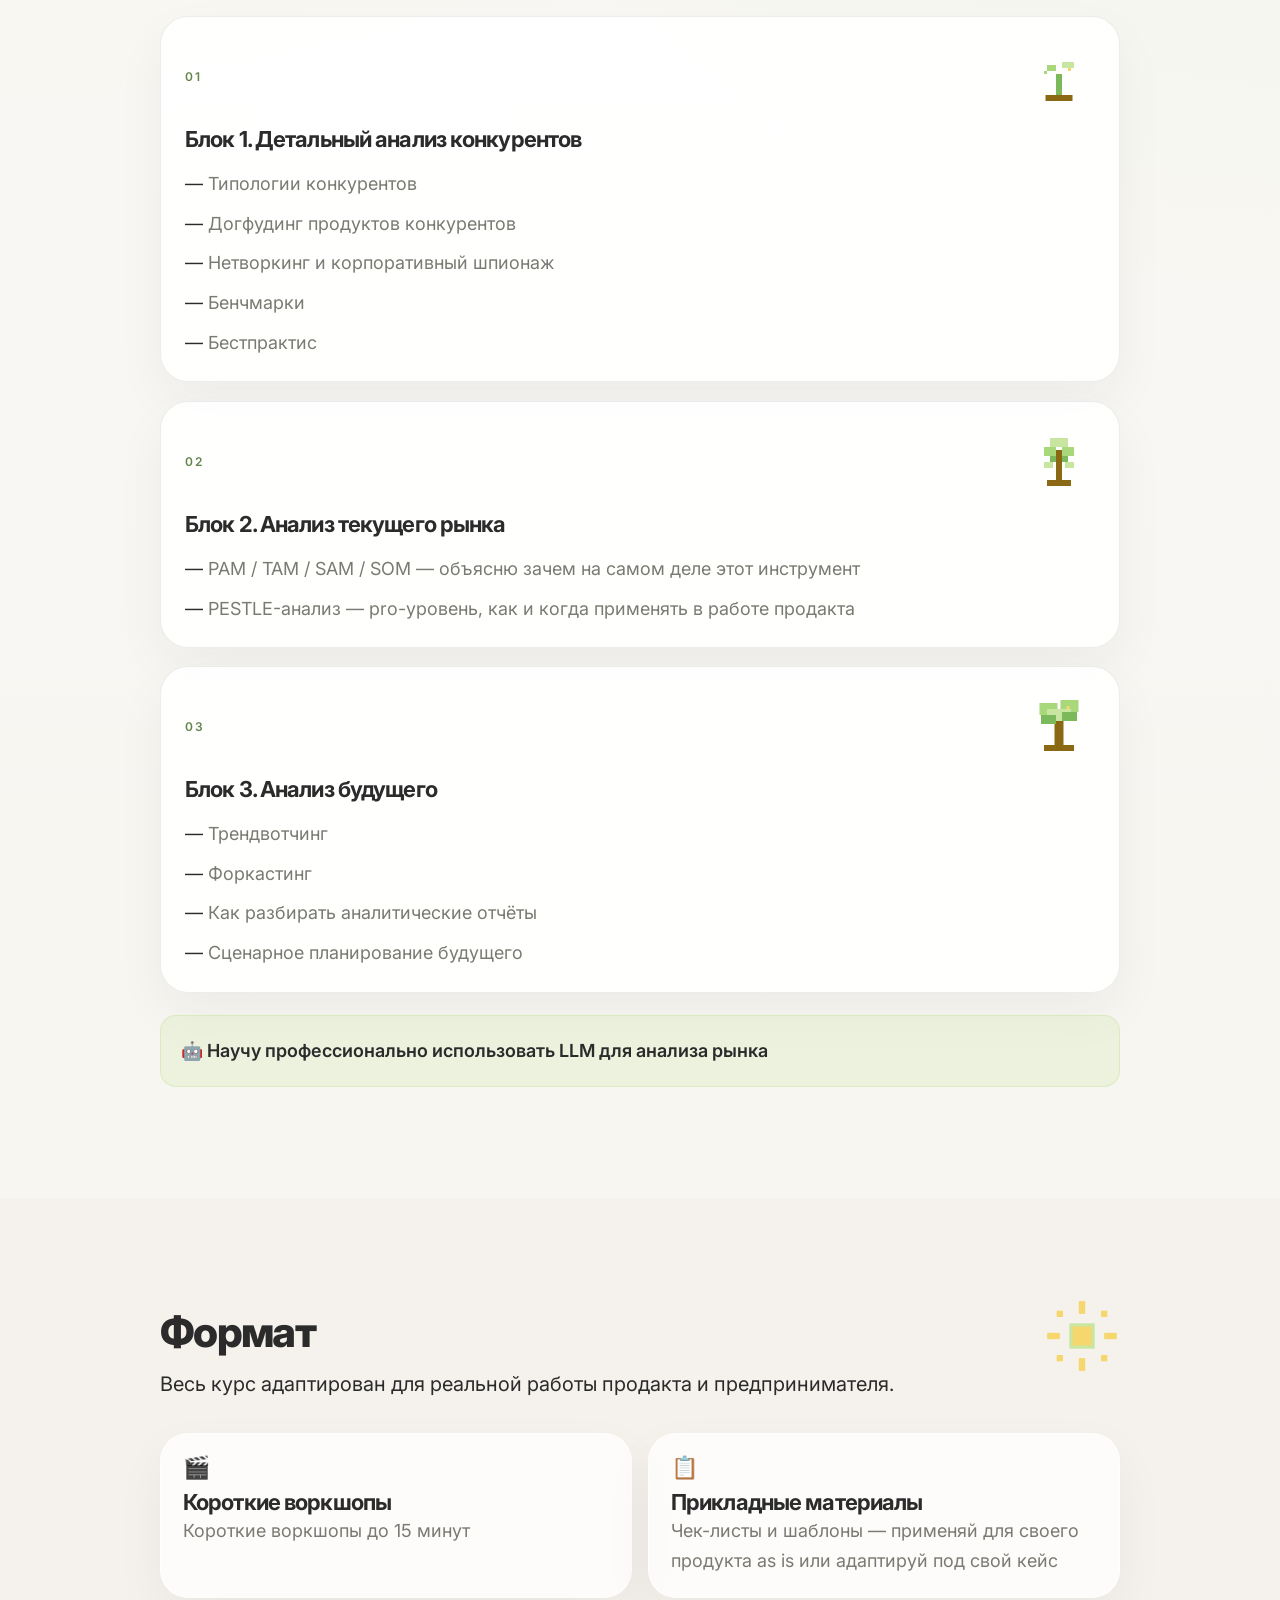
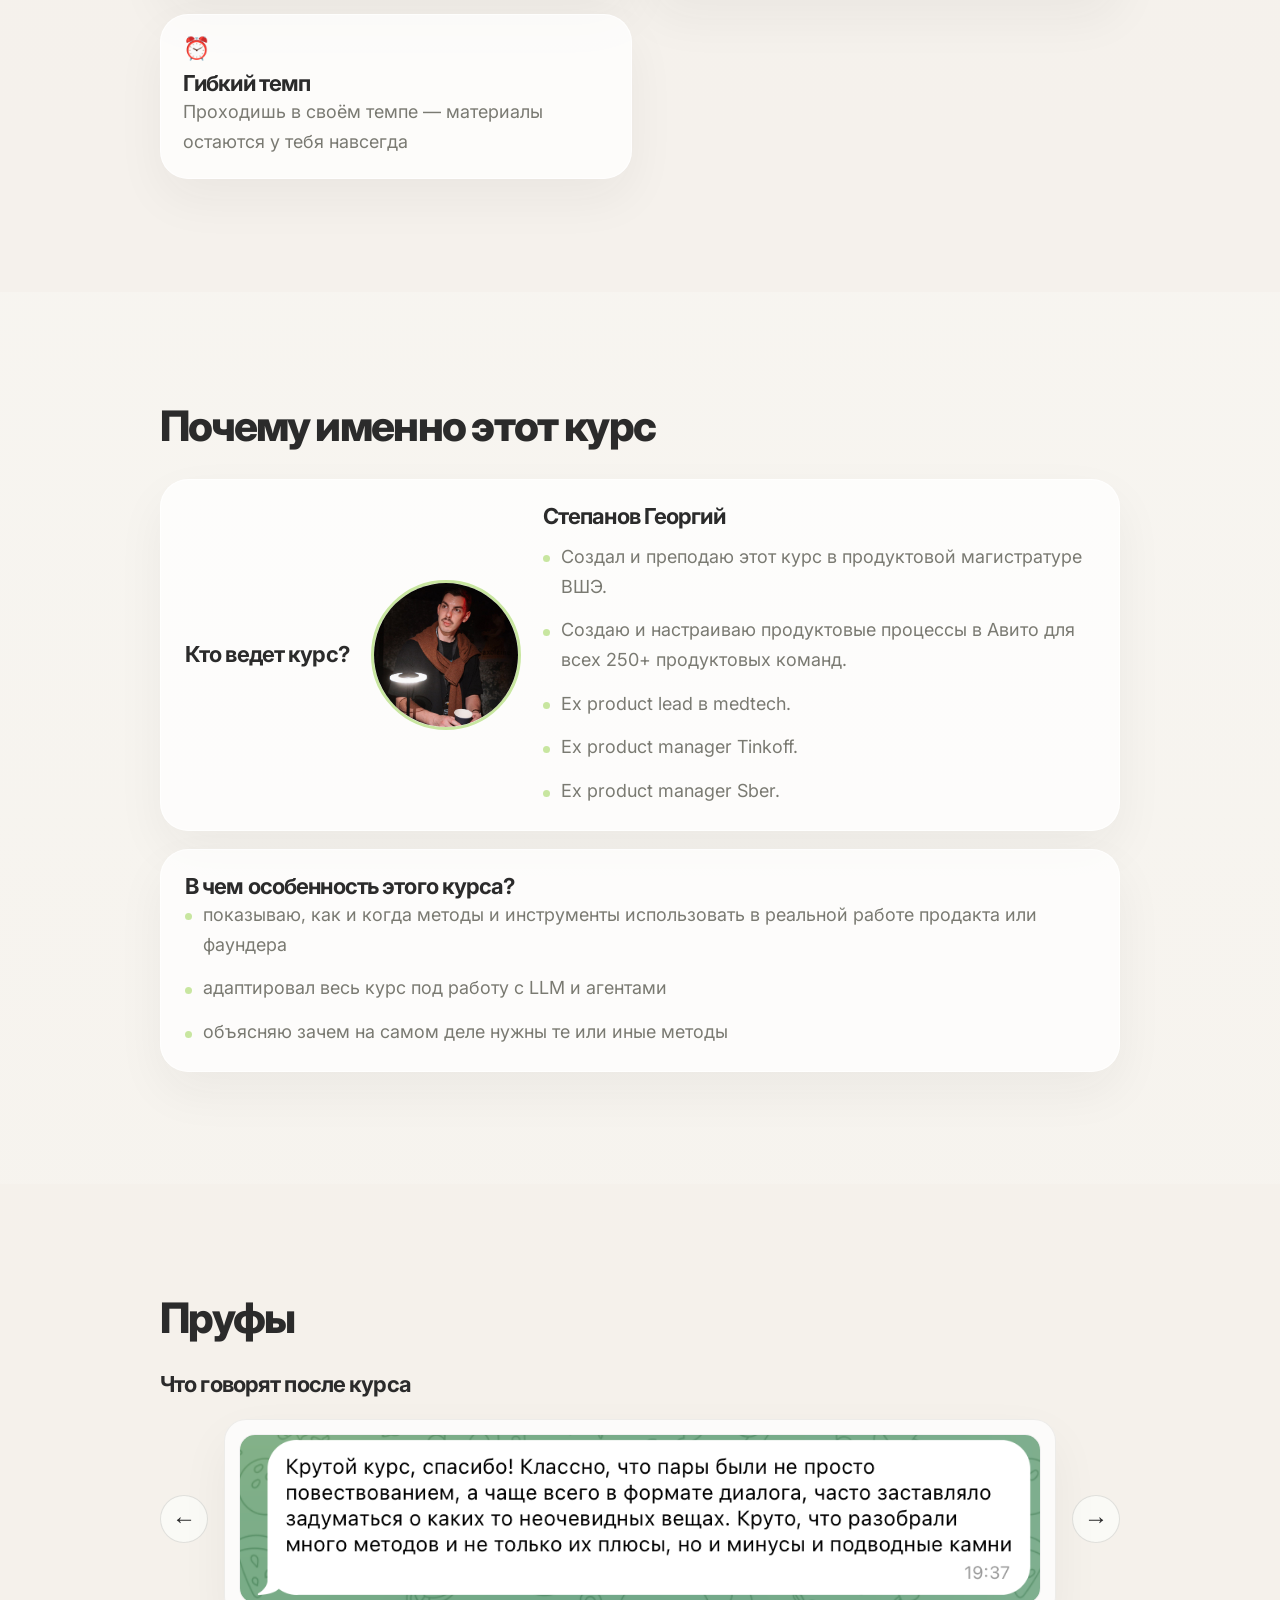
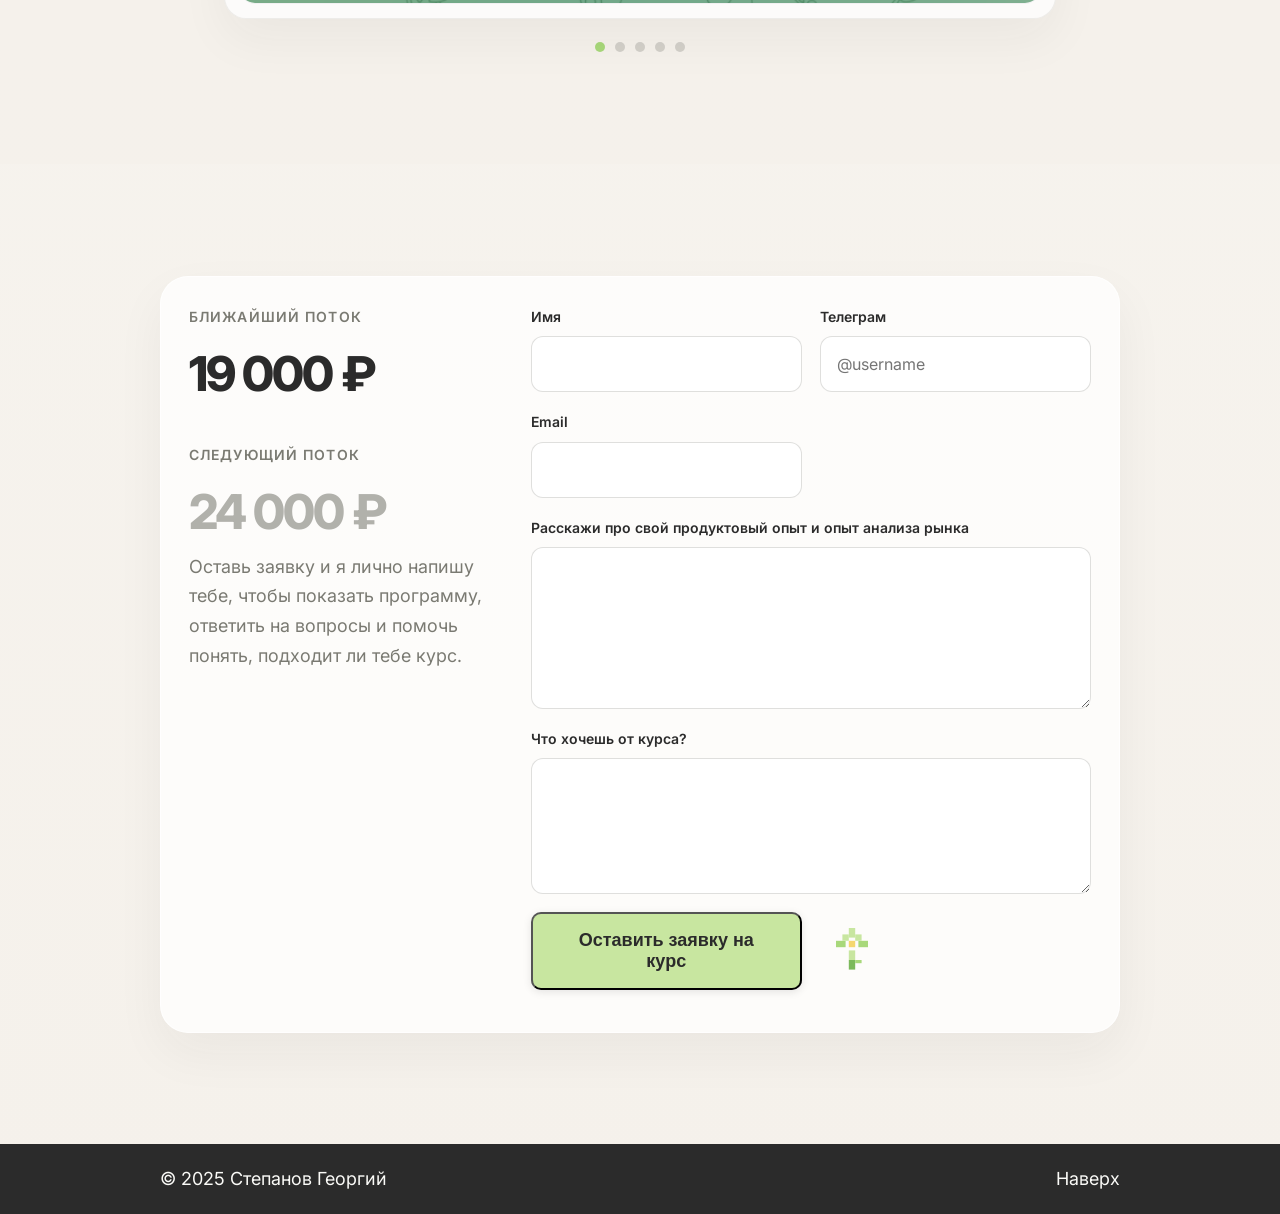
==== commit 81599cb5: "Add files via upload" ====
--- a/landing/index.html
+++ b/landing/index.html
@@ -328,31 +328,6 @@
             </button>
           </div>
           <div class="carousel-dots" id="carousel-dots" aria-label="Индикаторы отзывов"></div>
-          <div class="proof-block ratings-block animate-on-scroll">
-            <div class="proof-block-heading">
-              <h3>Оценка курса</h3>
-            </div>
-            <div class="ratings-gallery">
-              <article class="rating-card">
-                <img src="assets/rating-1-part-1.png" alt="Оценка курса 1, часть 1">
-              </article>
-              <article class="rating-card">
-                <img src="assets/rating-1-part-2.png" alt="Оценка курса 1, часть 2">
-              </article>
-              <article class="rating-card">
-                <img src="assets/rating-1-part-3.png" alt="Оценка курса 1, часть 3">
-              </article>
-              <article class="rating-card">
-                <img src="assets/rating-2.png" alt="Оценка курса 2">
-              </article>
-              <article class="rating-card">
-                <img src="assets/rating-3.png" alt="Оценка курса 3">
-              </article>
-              <article class="rating-card">
-                <img src="assets/rating-4.png" alt="Оценка курса 4">
-              </article>
-            </div>
-          </div>
         </div>
       </section>
 
--- a/landing/css/style.css
+++ b/landing/css/style.css
@@ -536,31 +536,6 @@
   background: var(--accent-hover);
 }
 
-.ratings-block {
-  margin-top: 34px;
-}
-
-.ratings-gallery {
-  display: grid;
-  gap: 16px;
-}
-
-.rating-card {
-  background: rgba(255, 255, 255, 0.72);
-  border-radius: var(--radius-lg);
-  padding: 12px;
-  border: 1px solid rgba(122, 122, 114, 0.12);
-  box-shadow: var(--shadow-soft);
-}
-
-.rating-card img {
-  width: 100%;
-  height: auto;
-  border-radius: calc(var(--radius-lg) - 6px);
-  border: 1px solid rgba(122, 122, 114, 0.1);
-  background: #ffffff;
-}
-
 /* CTA */
 .cta-button,
 .button-secondary {
--- a/landing/css/mobile.css
+++ b/landing/css/mobile.css
@@ -41,13 +41,6 @@
   .cta-panel {
     grid-template-columns: 1.15fr 0.85fr;
     align-items: start;
-  }
-
-  .ratings-gallery {
-    grid-template-columns: repeat(2, minmax(0, 1fr));
-    max-width: 720px;
-    margin: 0 auto;
-    gap: 16px;
   }
 
   .lead-form {
@@ -123,12 +116,6 @@
     gap: 18px;
   }
 
-  .ratings-gallery {
-    grid-template-columns: repeat(2, minmax(0, 1fr));
-    max-width: 760px;
-    margin: 0 auto;
-    gap: 18px;
-  }
 }
 
 /* Mobile-only refinements */
